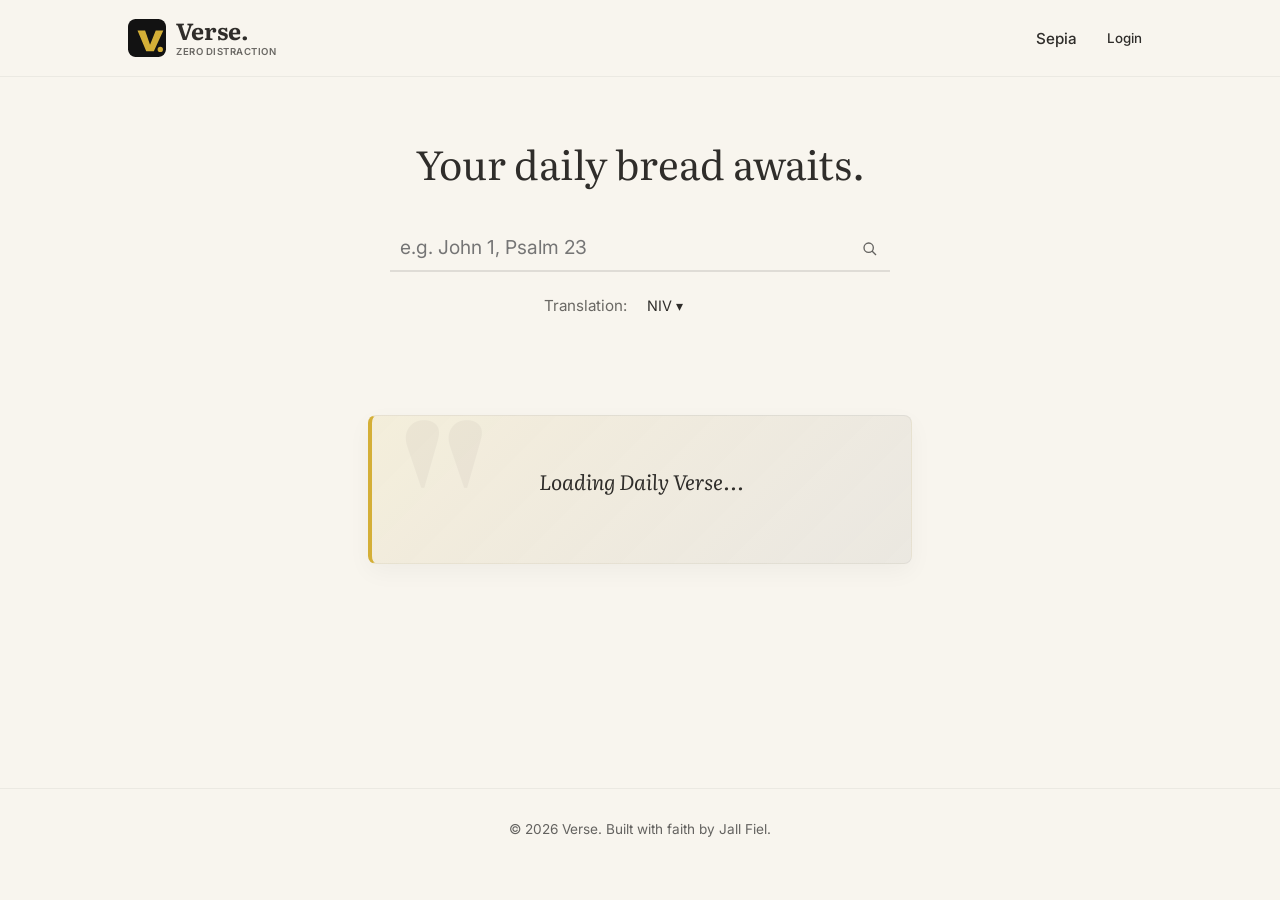
==== index.html @ a90fa51e "Verse. Bible App" ====
<!DOCTYPE html>
<html lang="en">

<head>
    <meta charset="UTF-8">
    <meta name="viewport" content="width=device-width, initial-scale=1.0">
    <title>Verse.</title>
    <link rel="stylesheet" href="style.css">
    <link rel="icon" type="image/svg+xml" href="favicon.svg">
</head>

<body>
    <nav class="navbar">
        <a href="index.html" class="logo" id="logo-link" style="align-items: center;">
            <img src="favicon.svg" alt="Verse." style="height: 38px; border-radius: 6px;">
            <div style="display: flex; flex-direction: column;">
                <span
                    style="font-family: var(--font-reader); font-size: 1.45rem; font-weight: 700; line-height: 1;">Verse.</span>
                <span
                    style="font-family: var(--font-ui); font-size: 0.6rem; opacity: 0.7; text-transform: uppercase; letter-spacing: 0.5px; margin-top: 3px;">Zero
                    distraction</span>
            </div>
        </a>
        <div class="auth-nav" id="auth-nav">
            <select id="theme-select" style="margin-right: 15px; padding: 5px;">
                <option value="sepia">Sepia</option>
                <option value="light">Light</option>
                <option value="dark">Dark</option>
            </select>
            <button id="auth-action-btn">Login</button>
        </div>
    </nav>

    <!-- ZEN HOMEPAGE VIEW -->
    <div id="home-view" class="zen-container">
        <div class="search-block">
            <h1 id="home-greeting">What will you read today?</h1>
            <form id="search-form" class="search-input-wrapper">
                <input type="text" id="search-input" placeholder="e.g. John 1, Psalm 23" required>
                <button type="submit">
                    <svg width="16" height="16" viewBox="0 0 24 24" fill="none" stroke="currentColor" stroke-width="2">
                        <path d="M21 21l-6-6m2-5a7 7 0 11-14 0 7 7 0 0114 0z" />
                    </svg>
                </button>
            </form>
            <div style="margin-top: 20px; display: flex; justify-content: center; align-items: center; gap: 10px;">
                <span style="font-family: var(--font-ui); font-size: 0.95rem; opacity: 0.7;">Translation:</span>
                <div class="custom-select" id="home-version-widget">
                    <div class="selected-val no-box" id="home-selected">NIV &#9662;</div>
                    <div class="dropdown-pane" id="home-dropdown">
                        <input type="text" placeholder="Search versions..." id="home-version-search">
                        <ul id="home-version-list"></ul>
                    </div>
                </div>
            </div>
        </div>

        <!-- VOTD -->
        <a id="votd-box" href="#" class="votd-section" style="display:block; text-decoration:none; color:inherit;">
            <div class="votd-text" id="votd-text">Loading Daily Verse...</div>
            <div class="votd-ref" id="votd-ref"></div>
        </a>

        <div class="library-section" id="library-section">
            <div id="library-loader" class="loader" style="display:none;">Loading...</div>
            <div class="testament-grid" id="testament-grid"></div>
        </div>
    </div>

    <!-- KINDLE READER VIEW -->
    <div id="reader-view" class="reader-container" style="display: none;">
        <div class="reader-header">
            <div id="reader-title">...</div>
            <div style="display:flex; align-items:center; gap:15px;">
                <div class="reader-controls">
                    <button id="font-dec" class="ctrl-btn" title="Decrease Font">A-</button>
                    <button id="font-inc" class="ctrl-btn" title="Increase Font">A+</button>
                    <button id="present-btn" class="ctrl-btn" title="Launch Presenter">
                        <svg width="18" height="18" viewBox="0 0 24 24" fill="none" stroke="currentColor"
                            stroke-width="2" stroke-linecap="round" stroke-linejoin="round" style="margin-bottom: 2px;">
                            <rect x="2" y="3" width="20" height="14" rx="2" ry="2"></rect>
                            <line x1="8" y1="21" x2="16" y2="21"></line>
                            <line x1="12" y1="17" x2="12" y2="21"></line>
                        </svg>
                    </button>
                    <div class="color-picker-wrapper">
                        <button id="color-picker-btn" class="ctrl-btn" title="Highlighter Color">
                            <svg width="18" height="18" viewBox="0 0 24 24" fill="none" stroke="currentColor"
                                stroke-width="2" stroke-linecap="round" stroke-linejoin="round"
                                style="margin-bottom: 2px;">
                                <path
                                    d="M20.7 7.3l-4-4a2.828 2.828 0 0 0-4 0l-5.7 5.7c-.5.5-.9 1.3-1.1 2.1l-1.4 6.3a1 1 0 0 0 1.2 1.2l6.3-1.4c.8-.2 1.6-.6 2.1-1.1l5.7-5.7a2.828 2.828 0 0 0 0-4Z">
                                </path>
                                <path d="m14 6 4 4"></path>
                            </svg>
                            <div id="color-indicator"
                                style="position:absolute; bottom:4px; left:8px; right:8px; height:3px; border-radius:3px; background: var(--hl-yellow);">
                            </div>
                        </button>
                        <div id="color-picker-dropdown" class="dropdown-pane color-pane">
                            <div class="color-grid">
                                <div class="color-swatch active" data-color="yellow"
                                    style="background: var(--hl-yellow);"></div>
                                <div class="color-swatch" data-color="pink" style="background: var(--hl-pink);"></div>
                                <div class="color-swatch" data-color="green" style="background: var(--hl-green);"></div>
                                <div class="color-swatch" data-color="blue" style="background: var(--hl-blue);"></div>
                                <div class="color-swatch" data-color="purple" style="background: var(--hl-purple);">
                                </div>
                                <div class="color-swatch" data-color="orange" style="background: var(--hl-orange);">
                                </div>
                                <div class="color-swatch" data-color="teal" style="background: var(--hl-teal);"></div>
                                <div class="color-swatch" data-color="red" style="background: var(--hl-red);"></div>
                                <div class="color-swatch" data-color="grey" style="background: var(--hl-grey);"></div>
                                <div class="color-swatch" data-color="coral" style="background: var(--hl-coral);"></div>
                            </div>
                        </div>
                    </div>
                </div>
                <div class="custom-select" id="reader-version-widget">
                    <div class="selected-val no-box" id="reader-selected">NIV &#9662;</div>
                    <div class="dropdown-pane" id="reader-dropdown">
                        <input type="text" placeholder="Search versions..." id="reader-version-search">
                        <ul id="reader-version-list"></ul>
                    </div>
                </div>
            </div>
        </div>
        <div id="reader-content"></div>
        <div class="reader-nav">
            <a href="#" id="prev-btn" class="nav-btn">&larr; Previous</a>
            <a href="#" id="next-btn" class="nav-btn">Next &rarr;</a>
        </div>
    </div>

    <!-- AUTH MODAL -->
    <div id="auth-modal" class="modal">
        <div class="modal-content">
            <h2 id="modal-title">Login to Verse.</h2>
            <form id="auth-form">
                <input type="text" id="username" placeholder="Username" required>
                <input type="password" id="password" placeholder="Password" required>
                <button type="submit" id="auth-submit">Login</button>
            </form>
            <div class="switch-auth" id="switch-auth">Need an account? Register</div>
            <div id="auth-error" style="color: red; margin-top: 10px; font-size: 0.9rem; text-align: center;"></div>
        </div>
    </div>

    <!-- LIBRARY MODAL -->
    <div id="library-modal" class="modal">
        <div class="modal-content" style="max-width: 600px; width: 95%;">
            <div style="display: flex; align-items: center; justify-content: space-between; margin-bottom: 1.5rem;">
                <button id="lib-back-btn" class="ctrl-btn"
                    style="display:none; margin: 0; font-size: 1.5rem; padding: 0 10px; width: 44px;">&larr;</button>
                <h2 id="library-modal-title"
                    style="margin: 0; font-family: var(--font-reader); flex-grow: 1; text-align: center;">...</h2>
                <div id="lib-modal-spacer" style="width: 44px; display: none;"></div>
            </div>

            <div id="modal-books-grid" class="books-grid"
                style="display: none; max-height: 60vh; overflow-y: auto; padding-right: 5px;"></div>
            <div id="modal-chapters-grid" class="chapters-grid" style="display: none;"></div>
        </div>
    </div>

    <!-- PRESENTER SETTINGS MODAL -->
    <div id="presenter-modal" class="modal">
        <div class="modal-content"
            style="max-width: 600px; width: 95%; transition: all 0.3s cubic-bezier(0.25, 0.8, 0.25, 1);">
            <div class="presenter-header-row"
                style="display: flex; justify-content: space-between; align-items: center; margin-bottom: 20px;">
                <div>
                    <h2 style="margin: 0; font-family: var(--font-reader); font-size: 1.5rem;">Projector Settings</h2>
                    <span class="min-hint"
                        style="display:none; font-size:0.7rem; color:var(--accent); font-family:var(--font-ui); text-transform:uppercase; letter-spacing:1px;">Click
                        to Expand</span>
                </div>
                <div style="display:flex; gap:5px;">
                    <button id="min-presenter" class="ctrl-btn" style="color: var(--text-color); padding: 5px 10px;"
                        title="Minimize to Corner">&#x2199;</button>
                    <button id="close-presenter" class="ctrl-btn" style="color: var(--accent); padding: 5px 10px;"
                        title="Close Output">&#10005;</button>
                </div>
            </div>

            <div class="hide-when-min" style="margin-bottom: 20px;">
                <label
                    style="font-family: var(--font-ui); font-size: 0.9rem; opacity: 0.8; display: block; margin-bottom: 10px;">Projector
                    Text Size: <span id="p-size-val">4.5</span>rem</label>
                <input type="range" id="p-font-slider" min="2" max="15" step="0.1" value="4.5" style="width: 100%;">
            </div>

            <div class="hide-when-min" style="margin-bottom: 20px;">
                <label
                    style="font-family: var(--font-ui); font-size: 0.9rem; opacity: 0.8; display: block; margin-bottom: 10px;">Target
                    Presenter Display <span style="font-size: 0.75rem; opacity: 0.6;">(Permissions
                        Required)</span></label>
                <div style="display: flex; gap: 10px;">
                    <select id="p-display-select"
                        style="flex: 1; padding: 10px; background: var(--bg-color); color: var(--text-color); border: 1px solid var(--border-color); border-radius: 8px; font-family: var(--font-ui); cursor: pointer; outline: none;">
                        <option value="auto">Default (Standard Popup)</option>
                    </select>
                    <button id="p-detect-displays" class="ctrl-btn"
                        style="padding: 10px; border: 1px solid var(--border-color); background: var(--bg-color); color: var(--text-color); border-radius: 8px; cursor: pointer;"
                        title="Detect Monitors">
                        <svg width="20" height="20" viewBox="0 0 24 24" fill="none" stroke="currentColor"
                            stroke-width="2" stroke-linecap="round" stroke-linejoin="round">
                            <rect x="2" y="3" width="20" height="14" rx="2" ry="2"></rect>
                            <line x1="8" y1="21" x2="16" y2="21"></line>
                            <line x1="12" y1="17" x2="12" y2="21"></line>
                        </svg>
                    </button>
                </div>
            </div>

            <div class="hide-when-min" style="margin-bottom: 20px;">
                <label
                    style="font-family: var(--font-ui); font-size: 0.9rem; opacity: 0.8; display: block; margin-bottom: 10px;">Remote
                    Window Scroll <span style="font-size: 0.75rem; opacity: 0.6;">(Fine-Tune Hardware)</span></label>
                <input type="range" id="p-scroll-slider" min="0" max="100" step="0.1" value="0" style="width: 100%;">
            </div>

            <div class="hide-when-min" style="margin-bottom: 20px;">
                <label
                    style="font-family: var(--font-ui); font-size: 0.9rem; opacity: 0.8; display: block; margin-bottom: 10px;">Live
                    Viewport Control <span style="font-size: 0.75rem; opacity: 0.6;">(Scroll inside to sync
                        projector)</span></label>
                <div
                    style="border: 1px solid var(--border-color); border-radius: 8px; overflow: hidden; height: 260px; position: relative;">
                    <iframe id="p-preview-frame" src="present.html?preview=true"
                        style="width: 100%; height: 100%; border: none;"></iframe>
                </div>
            </div>

            <button id="launch-projector-btn" class="hide-when-min"
                style="width: 100%; padding: 12px; background: var(--accent); color: #fff; border: none; border-radius: 8px; font-weight: bold; cursor: pointer; font-size: 1.1rem;">
                Launch Projector Window
            </button>
        </div>
    </div>

    <footer class="app-footer">
        &copy; 2026 Verse. Built with faith by Jall Fiel.
    </footer>

    <script src="app.js"></script>
</body>

</html>
---- style.css ----
@import url('https://fonts.googleapis.com/css2?family=Literata:ital,opsz,wght@0,7..72,200..900;1,7..72,200..900&family=Inter:wght@300;400;500;600&display=swap');

:root {
    --bg-color: #F8F5EE; 
    --text-color: #2F2D2A;
    --accent: #D4AF37; 
    --font-ui: 'Inter', sans-serif;
    --font-reader: 'Literata', serif;
    --line-height: 1.7;
    --text-size: clamp(0.95rem, 1.5vw + 0.95rem, 1.25rem);
    
    /* Theme generic variables */
    --border-color: rgba(0,0,0,0.05);
    --input-bg: rgba(255,255,255,0.5);
    --input-border: rgba(0,0,0,0.1);
    --votd-bg: linear-gradient(135deg, rgba(212,175,55,0.1), rgba(0,0,0,0.05));
    --muted-text: rgba(0,0,0,0.6);
    --card-bg: rgba(255,255,255,0.4);
    --card-border: rgba(0,0,0,0.05);
    --modal-border: transparent;
    
    /* HIGHLIGHT PALETTES */
    --hl-yellow: rgba(255, 224, 102, 0.4);
    --hl-pink:   rgba(255, 179, 186, 0.4);
    --hl-green:  rgba(181, 234, 215, 0.4);
    --hl-blue:   rgba(162, 200, 243, 0.4);
    --hl-purple: rgba(213, 170, 255, 0.4);
    --hl-orange: rgba(255, 223, 186, 0.4);
    --hl-teal:   rgba(160, 232, 175, 0.4);
    --hl-red:    rgba(255, 154, 162, 0.4);
    --hl-grey:   rgba(150, 150, 150, 0.3);
    --hl-coral:  rgba(255, 204, 182, 0.4);
}

:root.theme-light {
    --bg-color: #FFFFFF;
    --text-color: #111111;
    --accent: #C5A031;
}

:root.theme-dark {
    --bg-color: #121212;
    --text-color: #E0E0E0;
    --accent: #D4AF37;
    --border-color: rgba(255,255,255,0.05);
    --input-bg: rgba(255,255,255,0.05);
    --input-border: rgba(255,255,255,0.1);
    --votd-bg: linear-gradient(135deg, rgba(212,175,55,0.15), rgba(255,255,255,0.02));
    --muted-text: rgba(255,255,255,0.6);
    --card-bg: rgba(255,255,255,0.03);
    --card-border: rgba(255,255,255,0.05);
    --modal-border: rgba(255,255,255,0.1);

    /* HIGHLIGHT PALETTES (DARK MODE DAMPENING) */
    --hl-yellow: rgba(255, 224, 102, 0.25);
    --hl-pink:   rgba(255, 179, 186, 0.25);
    --hl-green:  rgba(181, 234, 215, 0.25);
    --hl-blue:   rgba(162, 200, 243, 0.25);
    --hl-purple: rgba(213, 170, 255, 0.25);
    --hl-orange: rgba(255, 223, 186, 0.25);
    --hl-teal:   rgba(160, 232, 175, 0.25);
    --hl-red:    rgba(255, 154, 162, 0.25);
    --hl-grey:   rgba(150, 150, 150, 0.2);
    --hl-coral:  rgba(255, 204, 182, 0.25);
}

:root.theme-sepia {
    --bg-color: #F8F5EE; 
    --text-color: #2F2D2A;
}

* {
    box-sizing: border-box;
    margin: 0;
    padding: 0;
}

body {
    background-color: var(--bg-color);
    color: var(--text-color);
    font-family: var(--font-ui);
    -webkit-font-smoothing: antialiased;
    transition: background-color 0.3s, color 0.3s;
}

/* Touch targets */
button, input, select, a.nav-btn {
    min-height: 44px;
    font-family: var(--font-ui);
    color: var(--text-color);
}

/* ---- NAVBAR ---- */
.navbar {
    display: flex;
    justify-content: space-between;
    align-items: center;
    padding: 1rem 10%;
    border-bottom: 1px solid var(--border-color);
}

.logo {
    display: flex;
    align-items: center;
    gap: 10px;
    font-weight: 600;
    font-size: 1.2rem;
    color: var(--text-color);
    text-decoration: none;
}
.logo img {
    height: 32px;
}

.auth-nav {
    display: flex;
    align-items: center;
}
.auth-nav select option {
    background: var(--bg-color);
    color: var(--text-color);
}
.auth-nav button {
    background: transparent;
    border: none;
    color: var(--text-color);
    cursor: pointer;
    font-weight: 500;
    padding: 0 10px;
}

/* ---- HOMEPAGE ---- */
.zen-container {
    max-width: 800px;
    margin: 0 auto;
    padding: 2.5rem 10% 2rem;
    text-align: center;
}
.search-block {
    text-align: center;
    padding: 1rem 0 2rem;
    margin-bottom: 4rem;
}
.search-block h1 {
    font-family: var(--font-reader);
    font-weight: 400;
    font-size: 2.5rem;
    margin-bottom: 2rem;
    color: var(--text-color);
}
.search-input-wrapper {
    position: relative;
    max-width: 500px;
    margin: 0 auto;
}
.search-input-wrapper input {
    width: 100%;
    padding: 0 50px 0 10px;
    border-radius: 0;
    border: none;
    border-bottom: 2px solid var(--input-border);
    font-size: 1.2rem;
    height: 48px;
    background: transparent;
    transition: all 0.3s;
    color: var(--text-color);
}
.search-input-wrapper input:focus {
    outline: none;
    border-color: var(--accent);
}

.search-input-wrapper select {
    position: absolute;
    right: 50px;
    top: 0;
    height: 100%;
    border: none;
    background: transparent;
    padding: 0 10px;
    color: var(--text-color);
    appearance: none;
    cursor: pointer;
}
.search-input-wrapper select option {
    background: var(--bg-color);
    color: var(--text-color);
}
.search-input-wrapper button {
    position: absolute;
    right: 0;
    top: 4px;
    height: 40px;
    width: 40px;
    border-radius: 4px;
    border: none;
    background: transparent;
    color: var(--muted-text);
    cursor: pointer;
    transition: color 0.2s;
}
.search-input-wrapper button:hover {
    color: var(--accent);
}

.votd-section { /* Renamed from .votd */
    background: var(--votd-bg);
    border: 1px solid var(--border-color);
    border-left: 4px solid var(--accent);
    padding: 3rem 2.5rem;
    border-radius: 8px; /* Squared off */
    margin-bottom: 4rem;
    position: relative;
    overflow: hidden;
    transition: transform 0.3s ease, box-shadow 0.3s ease, border-color 0.3s;
    box-shadow: 0 8px 24px rgba(0,0,0,0.04);
}
.votd-section:hover {
    transform: translateY(-3px);
    box-shadow: 0 12px 32px rgba(0,0,0,0.08);
    border-color: var(--accent);
}
.votd-section::before {
    content: '"';
    position: absolute;
    top: -30px;
    left: 20px;
    font-family: var(--font-reader);
    font-size: 15rem;
    font-weight: bold;
    color: var(--text-color);
    opacity: 0.04;
    line-height: 1;
    z-index: 0;
    pointer-events: none;
}
.votd-text {
    position: relative;
    z-index: 1;
    font-family: var(--font-reader);
    font-size: 1.3rem;
    font-style: italic;
    margin-bottom: 1rem;
    line-height: var(--line-height);
}
.votd-ref {
    position: relative;
    z-index: 1;
    font-weight: 500;
    color: var(--accent);
    letter-spacing: 1px;
    text-transform: uppercase;
    font-size: 0.9rem;
}

.library-section {
    text-align: left;
    margin-bottom: 4rem;
}
.library-section h3 {
    font-weight: 500;
    margin-bottom: 1.5rem;
    color: var(--muted-text);
}
.testament-grid {
    display: grid;
    grid-template-columns: repeat(auto-fit, minmax(150px, 1fr));
    gap: 15px;
}
.testament-btn {
    background: transparent;
    border: none;
    padding: 10px 0;
    text-align: center;
    cursor: pointer;
    font-family: var(--font-reader);
    font-size: 1.2rem;
    color: var(--text-color);
    transition: transform 0.2s, color 0.2s;
}
.testament-btn:hover {
    transform: translateY(-2px);
    color: var(--accent);
}
.books-grid {
    display: grid;
    grid-template-columns: repeat(auto-fill, minmax(140px, 1fr));
    gap: 10px;
}
.book-btn {
    background: var(--card-bg);
    border: 1px solid var(--card-border);
    padding: 12px;
    border-radius: 8px;
    text-align: center;
    cursor: pointer;
    font-family: var(--font-ui);
    color: var(--text-color);
    font-weight: 500;
    transition: transform 0.2s, background 0.2s;
}
.book-btn:hover {
    background: var(--accent);
    color: #fff;
    border-color: var(--accent);
    transform: translateY(-2px);
}
.chapters-grid {
    display: grid;
    grid-template-columns: repeat(auto-fill, minmax(45px, 1fr));
    gap: 8px;
    max-height: 50vh;
    overflow-y: auto;
    padding-right: 5px;
}
.chapter-btn {
    text-decoration: none;
    color: var(--text-color);
    padding: 10px 0;
    text-align: center;
    border-radius: 4px;
    background: var(--input-bg);
    font-weight: 500;
    border: 1px solid var(--input-border);
    transition: all 0.2s;
}
.chapter-btn:hover {
    background: var(--accent);
    color: #fff;
    border-color: var(--accent);
}

/* ---- VOTD & LIBRARY ---- */
.votd-section, .library-section {
    margin-top: 3rem;
}
.votd-section h3, .library-section h3 {
    font-weight: 500;
    margin-bottom: 1.5rem;
    color: var(--muted-text);
}

/* ---- KINDLE READER VIEW ---- */
.reader-container {
    max-width: 900px;
    margin: 0 auto;
    padding: 2rem 10% 5rem;
    font-family: var(--font-reader);
    font-size: var(--text-size);
    line-height: var(--line-height);
    text-align: justify;
    hyphens: auto;
    -webkit-hyphens: auto;
    -ms-hyphens: auto;
}
.reader-header {
    display: flex;
    justify-content: space-between;
    align-items: center;
    margin-bottom: 2rem;
    font-family: var(--font-ui);
    font-size: 0.9rem;
    color: var(--muted-text);
}
.reader-header select {
    border: 1px solid var(--input-border);
    border-radius: 4px;
    padding: 5px 10px;
    background: transparent;
    color: var(--text-color);
}
.reader-header select option {
    background: var(--bg-color);
    color: var(--text-color);
}

/* BibleGateway Overrides */
.passage-text {
    min-height: 50vh;
}
.chapternum {
    font-size: 2em;
    font-weight: bold;
    float: left;
    line-height: 1;
    margin-right: 8px;
    margin-top: 4px;
    color: var(--accent);
}
.versenum {
    font-size: 0.6em;
    vertical-align: super;
    font-family: var(--font-ui);
    font-weight: 600;
    margin-right: 4px;
    color: var(--accent);
    opacity: 0.8;
}
.text {
    cursor: pointer;
    transition: background 0.2s;
    border-radius: 2px;
}
.text:hover {
    background: rgba(212, 175, 55, 0.1);
}
.text.hl-yellow { background: var(--hl-yellow); }
.text.hl-pink   { background: var(--hl-pink); }
.text.hl-green  { background: var(--hl-green); }
.text.hl-blue   { background: var(--hl-blue); }
.text.hl-purple { background: var(--hl-purple); }
.text.hl-orange { background: var(--hl-orange); }
.text.hl-teal   { background: var(--hl-teal); }
.text.hl-red    { background: var(--hl-red); }
.text.hl-grey   { background: var(--hl-grey); }
.text.hl-coral  { background: var(--hl-coral); }
/* Re-styled links inside passage text */
.passage-text a {
    color: var(--accent);
    text-decoration: none;
    border-bottom: 1px dashed var(--accent);
}

.passage-text h3 {
    font-family: var(--font-ui);
    font-weight: 500;
    font-size: 1.2rem;
    text-transform: uppercase;
    letter-spacing: 1px;
    margin: 2rem 0 1rem;
    text-align: center;
}
.passage-text p {
    margin-bottom: 1.2rem;
}

/* Reader Navigation */
.reader-nav {
    display: flex;
    justify-content: space-between;
    margin-top: 4rem;
    padding-top: 2rem;
    border-top: 1px solid var(--input-border);
}
.nav-btn {
    display: inline-flex;
    align-items: center;
    text-decoration: none;
    color: var(--text-color);
    font-family: var(--font-ui);
    padding: 10px 15px;
    border: none;
    background: transparent;
    transition: all 0.2s;
    font-weight: 500;
}
.nav-btn.disabled {
    pointer-events: none;
    opacity: 0.3;
}
.nav-btn:hover {
    color: var(--accent);
}

/* Loader */
.loader {
    text-align: center;
    padding: 3rem;
    font-family: var(--font-ui);
    opacity: 0.6;
}

/* Modal */
.modal {
    display: none;
    position: fixed;
    top: 0; left: 0; width: 100%; height: 100%;
    background: rgba(0,0,0,0.5);
    backdrop-filter: blur(5px);
    justify-content: center;
    align-items: center;
    z-index: 1000;
}
.modal.visible {
    display: flex;
}
.modal.minimized {
    background: transparent;
    pointer-events: none;
    backdrop-filter: none;
}
.modal.minimized .modal-content {
    position: fixed;
    bottom: 20px;
    right: 20px;
    width: max-content !important;
    max-width: 95vw;
    transform: none;
    top: auto;
    left: auto;
    pointer-events: auto;
    margin: 0;
    border: 1px solid var(--accent);
    padding: 10px 15px;
    box-shadow: 0 10px 30px rgba(0,0,0,0.8);
}
.modal.minimized .hide-when-min {
    display: none !important;
}
.modal.minimized .presenter-header-row h2 {
    font-size: 1.1rem !important;
}
.modal.minimized .min-hint {
    display: block !important;
}
.modal.minimized #min-presenter {
    display: none !important;
}
.modal.minimized .presenter-header-row {
    cursor: pointer;
}
.modal-content {
    background: var(--bg-color);
    padding: 2rem;
    border-radius: 16px;
    width: 90%;
    max-width: 400px;
    box-shadow: 0 10px 30px rgba(0,0,0,0.2);
    border: 1px solid var(--modal-border);
}
.modal-content h2 {
    margin-bottom: 1.5rem;
    font-family: var(--font-reader);
}
.modal-content input {
    width: 100%;
    margin-bottom: 1rem;
    padding: 0 15px;
    border-radius: 8px;
    border: 1px solid var(--input-border);
    background: transparent;
    color: var(--text-color);
}
.modal-content form button {
    width: 100%;
    background: var(--accent);
    color: #fff;
    border: none;
    border-radius: 8px;
    cursor: pointer;
    font-weight: 600;
}
.modal-content .switch-auth {
    text-align: center;
    margin-top: 1rem;
    font-size: 0.9rem;
    cursor: pointer;
    color: var(--accent);
}

/* Custom Dropdown */
.custom-select {
    position: relative;
    display: inline-block;
    min-width: 120px;
    font-family: var(--font-ui);
    text-align: left;
}
.selected-val {
    padding: 10px 15px;
    border: 1px solid var(--input-border);
    border-radius: 22px;
    background: var(--input-bg);
    cursor: pointer;
    font-size: 0.9rem;
    display: flex;
    justify-content: space-between;
    align-items: center;
}
.selected-val.no-box {
    border: none;
    background: transparent;
    padding: 5px 10px;
}
.selected-val.no-box:hover {
    color: var(--accent);
}
.dropdown-pane {
    position: absolute;
    top: 100%;
    right: 0;
    min-width: 250px;
    margin-top: 5px;
    background: var(--bg-color);
    border: 1px solid var(--input-border);
    border-radius: 8px;
    box-shadow: 0 5px 15px rgba(0,0,0,0.3);
    display: none;
    z-index: 100;
    max-height: 300px;
    overflow-y: auto;
}
.dropdown-pane.open { display: block; }
.dropdown-pane input {
    width: 100%;
    padding: 10px;
    border: none;
    border-bottom: 1px solid var(--input-border);
    background: transparent;
    color: var(--text-color);
    outline: none;
}
.dropdown-pane ul {
    list-style: none;
    padding: 0;
    margin: 0;
}
.dropdown-pane li {
    padding: 10px;
    cursor: pointer;
    font-size: 0.85rem;
    color: var(--text-color);
    border-bottom: 1px solid rgba(0,0,0,0.02);
}
.dropdown-pane li:hover {
    background: rgba(212,175,55,0.2);
}

/* Home Widget Seamless */
#home-version-widget {
    min-width: 100px;
}

/* Theme Select Override */
#theme-select {
    border: none !important;
    background: transparent !important;
    color: var(--text-color) !important;
    font-weight: 500;
    font-size: 0.95rem;
    cursor: pointer;
    outline: none;
    appearance: none;
    -webkit-appearance: none;
}

/* Header UI Elements */
.reader-controls {
    display: flex;
    align-items: center;
    gap: 8px;
}
.ctrl-btn {
    padding: 6px 10px;
    border-radius: 4px;
    border: none;
    background: transparent;
    color: var(--text-color);
    display: flex;
    align-items: center;
    justify-content: center;
    cursor: pointer;
    transition: all 0.2s;
    font-weight: 500;
}
.ctrl-btn:hover {
    color: var(--accent);
    background: var(--input-bg);
}
.color-picker-wrapper {
    position: relative;
    display: inline-block;
}
.color-preview {
    box-shadow: inset 0 0 0 2px rgba(0,0,0,0.05);
}
.color-pane {
    width: 170px;
    padding: 10px;
    right: 0;
}
.color-grid {
    display: grid;
    grid-template-columns: repeat(5, 1fr);
    gap: 8px;
}
.color-swatch {
    width: 22px;
    height: 22px;
    border-radius: 50%;
    cursor: pointer;
    border: 2px solid transparent;
    transition: transform 0.2s;
}
.color-swatch:hover {
    transform: scale(1.1);
}
.color-swatch.active {
    border-color: var(--text-color);
}

.votd-clickable {
    cursor: pointer;
    transition: transform 0.2s;
    text-decoration: none;
    display: block;
    color: inherit;
}
.votd-clickable:hover {
    transform: scale(1.02);
}

/* Footer */
.app-footer {
    text-align: center;
    padding: 2rem 10%;
    font-family: var(--font-ui);
    font-size: 0.85rem;
    color: var(--muted-text);
    border-top: 1px solid var(--border-color);
    margin-top: 4rem;
}

/* Mobile Margins Fix */
@media (max-width: 600px) {
    .reader-container {
        padding: 2rem 5% 5rem;
    }
    #present-btn {
        display: none !important;
    }
}
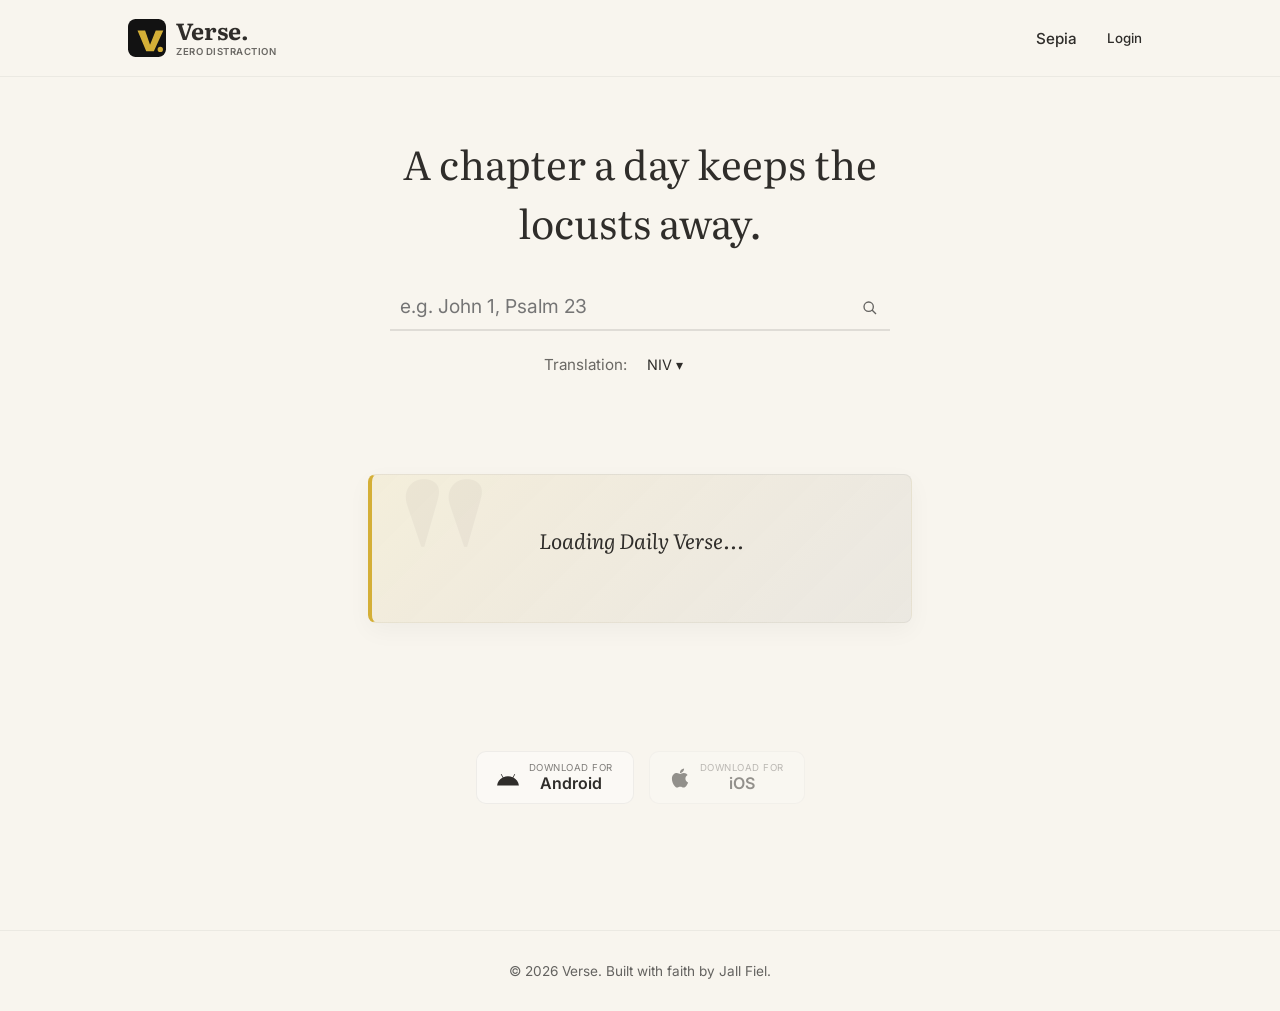
==== commit bcf3f576: "Fixes" ====
--- a/index.html
+++ b/index.html
@@ -64,6 +64,24 @@
         <div class="library-section" id="library-section">
             <div id="library-loader" class="loader" style="display:none;">Loading...</div>
             <div class="testament-grid" id="testament-grid"></div>
+        </div>
+
+        <!-- APP DOWNLOAD BUTTONS (Desktop Only) -->
+        <div class="app-download-row" id="app-downloads">
+            <a href="/android/apk/verse.apk" class="download-badge" title="Download for Android">
+                <svg width="22" height="22" viewBox="0 0 24 24" fill="currentColor"><path d="M17.523 15.341a.835.835 0 0 0-.843.827c0 .459.378.828.843.828.466 0 .844-.37.844-.828a.834.834 0 0 0-.844-.827m-11.046 0a.835.835 0 0 0-.843.827c0 .459.377.828.843.828.466 0 .844-.37.844-.828a.835.835 0 0 0-.844-.827m11.313-3.787l1.942-3.302a.404.404 0 0 0-.153-.553.42.42 0 0 0-.563.149l-1.967 3.341A12.19 12.19 0 0 0 12 10.12c-1.79 0-3.48.38-5.049 1.069L4.984 7.848a.42.42 0 0 0-.563-.149.404.404 0 0 0-.153.553l1.942 3.302C2.83 13.444.532 16.545.098 20.243h23.804c-.434-3.698-2.732-6.799-6.112-8.689"/></svg>
+                <div>
+                    <span class="dl-small">Download for</span>
+                    <span class="dl-big">Android</span>
+                </div>
+            </a>
+            <a href="/ios/" class="download-badge ios-badge" title="Download for iOS" onclick="event.preventDefault(); alert('iOS app is not built yet. Coming soon!');">
+                <svg width="20" height="22" viewBox="0 0 384 512" fill="currentColor"><path d="M318.7 268.7c-.2-36.7 16.4-64.4 50-84.8-18.8-26.9-47.2-41.7-84.7-44.6-35.5-2.8-74.3 20.7-88.5 20.7-15 0-49.4-19.7-76.4-19.7C63.3 141.2 4 184.8 4 273.5c0 26.2 4.8 53.3 14.4 81.2 12.8 36.7 59 126.7 107.2 125.2 25.2-.6 43-17.9 75.8-17.9 31.8 0 48.3 17.9 76.4 17.9 48.6-.7 90.4-82.5 102.6-119.3-65.2-30.7-61.7-90-61.7-91.9zm-56.6-164.2c27.3-32.4 24.8-61.9 24-72.5-24.1 1.4-52 16.4-67.9 34.9-17.5 19.8-27.8 44.3-25.6 71.9 26.1 2 49.9-11.4 69.5-34.3z"/></svg>
+                <div>
+                    <span class="dl-small">Download for</span>
+                    <span class="dl-big">iOS</span>
+                </div>
+            </a>
         </div>
     </div>
 
--- a/style.css
+++ b/style.css
@@ -722,6 +722,50 @@
 }
 
 /* Mobile Margins Fix */
+/* App Download Badges */
+.app-download-row {
+    display: flex;
+    justify-content: center;
+    gap: 15px;
+    margin: 30px auto;
+    max-width: 400px;
+}
+.download-badge {
+    display: flex;
+    align-items: center;
+    gap: 10px;
+    padding: 10px 20px;
+    border: 1px solid var(--border-color);
+    border-radius: 10px;
+    background: var(--card-bg);
+    color: var(--text-color);
+    text-decoration: none;
+    transition: all 0.2s;
+    cursor: pointer;
+}
+.download-badge:hover {
+    border-color: var(--accent);
+    box-shadow: 0 4px 15px rgba(212, 175, 55, 0.15);
+    transform: translateY(-1px);
+}
+.download-badge .dl-small {
+    display: block;
+    font-family: var(--font-ui);
+    font-size: 0.6rem;
+    opacity: 0.6;
+    text-transform: uppercase;
+    letter-spacing: 0.5px;
+}
+.download-badge .dl-big {
+    display: block;
+    font-family: var(--font-ui);
+    font-size: 1rem;
+    font-weight: 600;
+}
+.ios-badge {
+    opacity: 0.5;
+}
+
 @media (max-width: 600px) {
     .reader-container {
         padding: 2rem 5% 5rem;
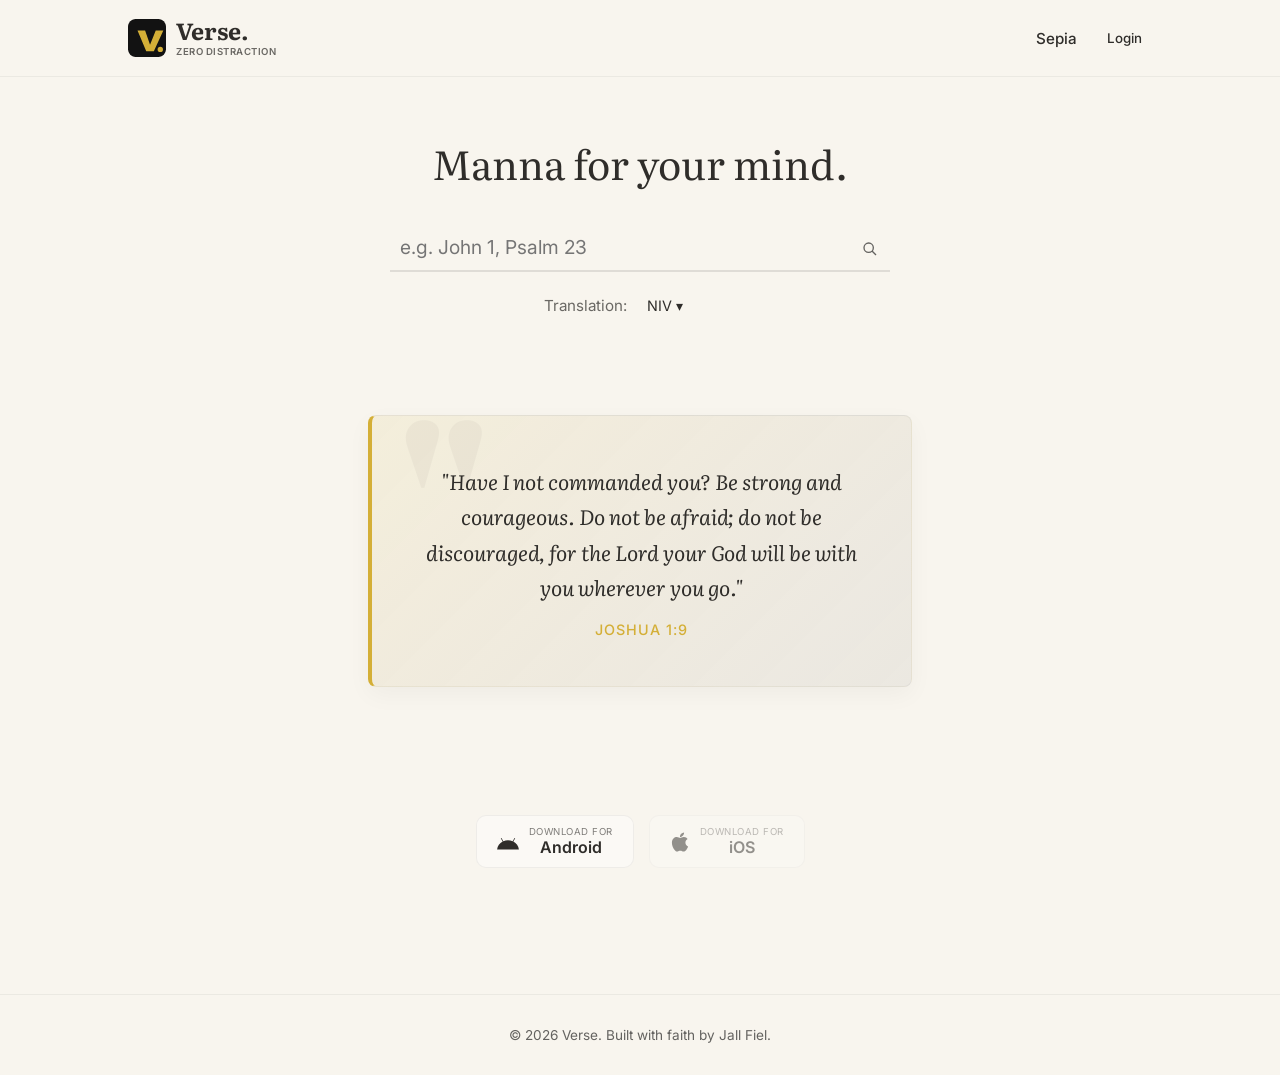
==== commit 2abe0181: "Tentative" ====
--- a/index.html
+++ b/index.html
@@ -89,7 +89,7 @@
     <div id="reader-view" class="reader-container" style="display: none;">
         <div class="reader-header">
             <div id="reader-title">...</div>
-            <div style="display:flex; align-items:center; gap:15px;">
+            <div class="reader-header-right">
                 <div class="reader-controls">
                     <button id="font-dec" class="ctrl-btn" title="Decrease Font">A-</button>
                     <button id="font-inc" class="ctrl-btn" title="Increase Font">A+</button>
--- a/style.css
+++ b/style.css
@@ -355,12 +355,17 @@
 }
 .reader-header {
     display: flex;
-    justify-content: space-between;
     align-items: center;
     margin-bottom: 2rem;
     font-family: var(--font-ui);
     font-size: 0.9rem;
     color: var(--muted-text);
+}
+.reader-header-right {
+    margin-left: auto;
+    display: flex;
+    align-items: center;
+    gap: 15px;
 }
 .reader-header select {
     border: 1px solid var(--input-border);
@@ -676,8 +681,12 @@
 }
 .color-pane {
     width: 170px;
+    min-width: 170px;
     padding: 10px;
-    right: 0;
+    right: auto;
+    left: 50%;
+    transform: translateX(-50%);
+    margin-top: 8px;
 }
 .color-grid {
     display: grid;
@@ -770,6 +779,42 @@
     .reader-container {
         padding: 2rem 5% 5rem;
     }
+    .reader-header {
+        display: flex !important;
+        justify-content: space-between !important;
+        align-items: center !important;
+        width: 100% !important;
+        margin: 0 0 1.5rem 0 !important;
+        padding: 0 !important;
+        box-sizing: border-box;
+    }
+    #reader-title {
+        white-space: nowrap;
+        overflow: hidden;
+        text-overflow: ellipsis;
+        flex: 1;
+        min-width: 0;
+        text-align: left;
+    }
+    .reader-header-right {
+        display: flex !important;
+        align-items: center !important;
+        gap: 6px !important;
+        margin-left: 10px !important;
+        flex-shrink: 0;
+        justify-content: flex-end;
+    }
+    .reader-header .reader-controls {
+        gap: 4px;
+    }
+    .reader-header .ctrl-btn {
+        padding: 4px 6px;
+        font-size: 0.8rem;
+    }
+    .reader-header .selected-val.no-box {
+        padding: 4px 5px;
+        font-size: 0.8rem;
+    }
     #present-btn {
         display: none !important;
     }
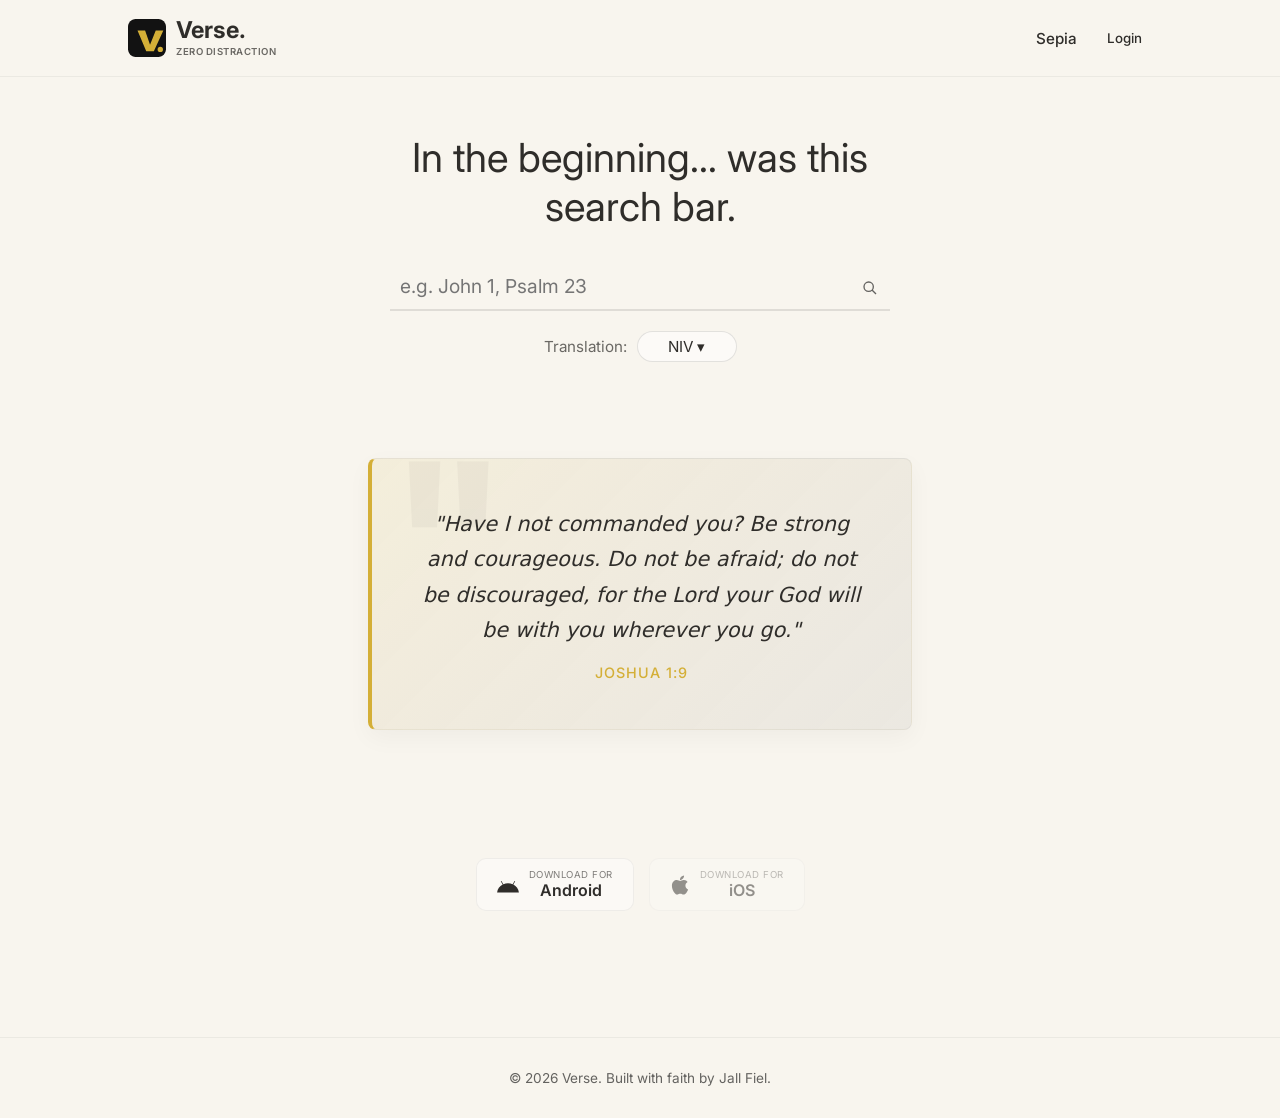
==== commit eabe0b38: "Layout and styling improvements" ====
--- a/index.html
+++ b/index.html
@@ -22,6 +22,10 @@
             </div>
         </a>
         <div class="auth-nav" id="auth-nav">
+            <!-- VERSION SELECTOR (MODAL TRIGGER) -->
+            <div id="reader-version-widget" class="hidden" style="cursor: pointer; padding: 5px 10px; font-family: var(--font-ui); font-size: 0.95rem;">
+                <span id="reader-selected">NIV &#9662;</span>
+            </div>
             <select id="theme-select" style="margin-right: 15px; padding: 5px;">
                 <option value="sepia">Sepia</option>
                 <option value="light">Light</option>
@@ -45,12 +49,8 @@
             </form>
             <div style="margin-top: 20px; display: flex; justify-content: center; align-items: center; gap: 10px;">
                 <span style="font-family: var(--font-ui); font-size: 0.95rem; opacity: 0.7;">Translation:</span>
-                <div class="custom-select" id="home-version-widget">
-                    <div class="selected-val no-box" id="home-selected">NIV &#9662;</div>
-                    <div class="dropdown-pane" id="home-dropdown">
-                        <input type="text" placeholder="Search versions..." id="home-version-search">
-                        <ul id="home-version-list"></ul>
-                    </div>
+                <div id="home-version-widget" style="cursor: pointer; padding: 5px 15px; border: 1px solid var(--input-border); border-radius: 22px; background: var(--input-bg); font-family: var(--font-ui); font-size: 0.95rem;">
+                    <span id="home-selected">NIV &#9662;</span>
                 </div>
             </div>
         </div>
@@ -87,15 +87,17 @@
 
     <!-- KINDLE READER VIEW -->
     <div id="reader-view" class="reader-container" style="display: none;">
-        <div class="reader-header">
-            <div id="reader-title">...</div>
+        <div class="reader-header" style="margin-bottom: 1rem;">
+            <a href="#" class="ctrl-btn reader-back-btn" title="Back to Home"
+                style="margin-right: 12px; font-size: 1.4rem; padding: 0 5px; text-decoration: none; display: inline-flex; align-items: center; justify-content: center;">&larr;</a>
             <div class="reader-header-right">
                 <div class="reader-controls">
                     <button id="font-dec" class="ctrl-btn" title="Decrease Font">A-</button>
                     <button id="font-inc" class="ctrl-btn" title="Increase Font">A+</button>
                     <button id="present-btn" class="ctrl-btn" title="Launch Presenter">
                         <svg width="18" height="18" viewBox="0 0 24 24" fill="none" stroke="currentColor"
-                            stroke-width="2" stroke-linecap="round" stroke-linejoin="round" style="margin-bottom: 2px;">
+                            stroke-width="2" stroke-linecap="round" stroke-linejoin="round"
+                            style="margin-bottom: 2px;">
                             <rect x="2" y="3" width="20" height="14" rx="2" ry="2"></rect>
                             <line x1="8" y1="21" x2="16" y2="21"></line>
                             <line x1="12" y1="17" x2="12" y2="21"></line>
@@ -134,14 +136,8 @@
                         </div>
                     </div>
                 </div>
-                <div class="custom-select" id="reader-version-widget">
-                    <div class="selected-val no-box" id="reader-selected">NIV &#9662;</div>
-                    <div class="dropdown-pane" id="reader-dropdown">
-                        <input type="text" placeholder="Search versions..." id="reader-version-search">
-                        <ul id="reader-version-list"></ul>
-                    </div>
-                </div>
-            </div>
+            </div>
+            <div id="reader-title">...</div>
         </div>
         <div id="reader-content"></div>
         <div class="reader-nav">
@@ -153,7 +149,10 @@
     <!-- AUTH MODAL -->
     <div id="auth-modal" class="modal">
         <div class="modal-content">
-            <h2 id="modal-title">Login to Verse.</h2>
+            <div class="modal-header">
+                <h2 id="modal-title">Login to Verse.</h2>
+                <button class="modal-close" onclick="document.getElementById('auth-modal').classList.remove('visible')">&times;</button>
+            </div>
             <form id="auth-form">
                 <input type="text" id="username" placeholder="Username" required>
                 <input type="password" id="password" placeholder="Password" required>
@@ -167,12 +166,10 @@
     <!-- LIBRARY MODAL -->
     <div id="library-modal" class="modal">
         <div class="modal-content" style="max-width: 600px; width: 95%;">
-            <div style="display: flex; align-items: center; justify-content: space-between; margin-bottom: 1.5rem;">
-                <button id="lib-back-btn" class="ctrl-btn"
-                    style="display:none; margin: 0; font-size: 1.5rem; padding: 0 10px; width: 44px;">&larr;</button>
-                <h2 id="library-modal-title"
-                    style="margin: 0; font-family: var(--font-reader); flex-grow: 1; text-align: center;">...</h2>
-                <div id="lib-modal-spacer" style="width: 44px; display: none;"></div>
+            <div class="modal-header">
+                <button id="lib-back-btn" class="modal-close" style="display:none; margin:0; font-size:1.8rem;">&larr;</button>
+                <h2 id="library-modal-title" style="flex-grow:1; text-align:center;">...</h2>
+                <button class="modal-close" id="lib-close-btn">&times;</button>
             </div>
 
             <div id="modal-books-grid" class="books-grid"
@@ -261,6 +258,22 @@
         &copy; 2026 Verse. Built with faith by Jall Fiel.
     </footer>
 
+    <!-- BIBLE VERSION MODAL -->
+    <div id="version-modal" class="modal">
+        <div class="modal-content" style="max-width: 500px; height: 85vh; display: flex; flex-direction: column;">
+            <div class="modal-header">
+                <h2>Select Bible Version</h2>
+                <button class="modal-close" id="version-close-btn">&times;</button>
+            </div>
+            <div style="padding: 10px 0;">
+                <input type="text" placeholder="Search versions..." id="version-modal-search">
+            </div>
+            <ul id="version-modal-list" style="list-style: none; padding: 0; margin: 0; overflow-y: auto; flex: 1;">
+                <!-- Populated by JS -->
+            </ul>
+        </div>
+    </div>
+
     <script src="app.js"></script>
 </body>
 
--- a/style.css
+++ b/style.css
@@ -1,35 +1,35 @@
 @import url('https://fonts.googleapis.com/css2?family=Literata:ital,opsz,wght@0,7..72,200..900;1,7..72,200..900&family=Inter:wght@300;400;500;600&display=swap');
 
 :root {
-    --bg-color: #F8F5EE; 
+    --bg-color: #F8F5EE;
     --text-color: #2F2D2A;
-    --accent: #D4AF37; 
+    --accent: #D4AF37;
     --font-ui: 'Inter', sans-serif;
-    --font-reader: 'Literata', serif;
+    --font-reader: 'Inter', system-ui, -apple-system, BlinkMacSystemFont, "Segoe UI", Roboto, Helvetica, Arial, sans-serif;
     --line-height: 1.7;
     --text-size: clamp(0.95rem, 1.5vw + 0.95rem, 1.25rem);
-    
+
     /* Theme generic variables */
-    --border-color: rgba(0,0,0,0.05);
-    --input-bg: rgba(255,255,255,0.5);
-    --input-border: rgba(0,0,0,0.1);
-    --votd-bg: linear-gradient(135deg, rgba(212,175,55,0.1), rgba(0,0,0,0.05));
-    --muted-text: rgba(0,0,0,0.6);
-    --card-bg: rgba(255,255,255,0.4);
-    --card-border: rgba(0,0,0,0.05);
+    --border-color: rgba(0, 0, 0, 0.05);
+    --input-bg: rgba(255, 255, 255, 0.5);
+    --input-border: rgba(0, 0, 0, 0.1);
+    --votd-bg: linear-gradient(135deg, rgba(212, 175, 55, 0.1), rgba(0, 0, 0, 0.05));
+    --muted-text: rgba(0, 0, 0, 0.6);
+    --card-bg: rgba(255, 255, 255, 0.4);
+    --card-border: rgba(0, 0, 0, 0.05);
     --modal-border: transparent;
-    
+
     /* HIGHLIGHT PALETTES */
     --hl-yellow: rgba(255, 224, 102, 0.4);
-    --hl-pink:   rgba(255, 179, 186, 0.4);
-    --hl-green:  rgba(181, 234, 215, 0.4);
-    --hl-blue:   rgba(162, 200, 243, 0.4);
+    --hl-pink: rgba(255, 179, 186, 0.4);
+    --hl-green: rgba(181, 234, 215, 0.4);
+    --hl-blue: rgba(162, 200, 243, 0.4);
     --hl-purple: rgba(213, 170, 255, 0.4);
     --hl-orange: rgba(255, 223, 186, 0.4);
-    --hl-teal:   rgba(160, 232, 175, 0.4);
-    --hl-red:    rgba(255, 154, 162, 0.4);
-    --hl-grey:   rgba(150, 150, 150, 0.3);
-    --hl-coral:  rgba(255, 204, 182, 0.4);
+    --hl-teal: rgba(160, 232, 175, 0.4);
+    --hl-red: rgba(255, 154, 162, 0.4);
+    --hl-grey: rgba(150, 150, 150, 0.3);
+    --hl-coral: rgba(255, 204, 182, 0.4);
 }
 
 :root.theme-light {
@@ -42,30 +42,30 @@
     --bg-color: #121212;
     --text-color: #E0E0E0;
     --accent: #D4AF37;
-    --border-color: rgba(255,255,255,0.05);
-    --input-bg: rgba(255,255,255,0.05);
-    --input-border: rgba(255,255,255,0.1);
-    --votd-bg: linear-gradient(135deg, rgba(212,175,55,0.15), rgba(255,255,255,0.02));
-    --muted-text: rgba(255,255,255,0.6);
-    --card-bg: rgba(255,255,255,0.03);
-    --card-border: rgba(255,255,255,0.05);
-    --modal-border: rgba(255,255,255,0.1);
+    --border-color: rgba(255, 255, 255, 0.05);
+    --input-bg: rgba(255, 255, 255, 0.05);
+    --input-border: rgba(255, 255, 255, 0.1);
+    --votd-bg: linear-gradient(135deg, rgba(212, 175, 55, 0.15), rgba(255, 255, 255, 0.02));
+    --muted-text: rgba(255, 255, 255, 0.6);
+    --card-bg: rgba(255, 255, 255, 0.03);
+    --card-border: rgba(255, 255, 255, 0.05);
+    --modal-border: rgba(255, 255, 255, 0.1);
 
     /* HIGHLIGHT PALETTES (DARK MODE DAMPENING) */
     --hl-yellow: rgba(255, 224, 102, 0.25);
-    --hl-pink:   rgba(255, 179, 186, 0.25);
-    --hl-green:  rgba(181, 234, 215, 0.25);
-    --hl-blue:   rgba(162, 200, 243, 0.25);
+    --hl-pink: rgba(255, 179, 186, 0.25);
+    --hl-green: rgba(181, 234, 215, 0.25);
+    --hl-blue: rgba(162, 200, 243, 0.25);
     --hl-purple: rgba(213, 170, 255, 0.25);
     --hl-orange: rgba(255, 223, 186, 0.25);
-    --hl-teal:   rgba(160, 232, 175, 0.25);
-    --hl-red:    rgba(255, 154, 162, 0.25);
-    --hl-grey:   rgba(150, 150, 150, 0.2);
-    --hl-coral:  rgba(255, 204, 182, 0.25);
+    --hl-teal: rgba(160, 232, 175, 0.25);
+    --hl-red: rgba(255, 154, 162, 0.25);
+    --hl-grey: rgba(150, 150, 150, 0.2);
+    --hl-coral: rgba(255, 204, 182, 0.25);
 }
 
 :root.theme-sepia {
-    --bg-color: #F8F5EE; 
+    --bg-color: #F8F5EE;
     --text-color: #2F2D2A;
 }
 
@@ -84,7 +84,10 @@
 }
 
 /* Touch targets */
-button, input, select, a.nav-btn {
+button,
+input,
+select,
+a.nav-btn {
     min-height: 44px;
     font-family: var(--font-ui);
     color: var(--text-color);
@@ -108,6 +111,7 @@
     color: var(--text-color);
     text-decoration: none;
 }
+
 .logo img {
     height: 32px;
 }
@@ -116,10 +120,12 @@
     display: flex;
     align-items: center;
 }
+
 .auth-nav select option {
     background: var(--bg-color);
     color: var(--text-color);
 }
+
 .auth-nav button {
     background: transparent;
     border: none;
@@ -136,11 +142,13 @@
     padding: 2.5rem 10% 2rem;
     text-align: center;
 }
+
 .search-block {
     text-align: center;
     padding: 1rem 0 2rem;
     margin-bottom: 4rem;
 }
+
 .search-block h1 {
     font-family: var(--font-reader);
     font-weight: 400;
@@ -148,11 +156,13 @@
     margin-bottom: 2rem;
     color: var(--text-color);
 }
+
 .search-input-wrapper {
     position: relative;
     max-width: 500px;
     margin: 0 auto;
 }
+
 .search-input-wrapper input {
     width: 100%;
     padding: 0 50px 0 10px;
@@ -165,6 +175,7 @@
     transition: all 0.3s;
     color: var(--text-color);
 }
+
 .search-input-wrapper input:focus {
     outline: none;
     border-color: var(--accent);
@@ -182,10 +193,12 @@
     appearance: none;
     cursor: pointer;
 }
+
 .search-input-wrapper select option {
     background: var(--bg-color);
     color: var(--text-color);
 }
+
 .search-input-wrapper button {
     position: absolute;
     right: 0;
@@ -199,27 +212,32 @@
     cursor: pointer;
     transition: color 0.2s;
 }
+
 .search-input-wrapper button:hover {
     color: var(--accent);
 }
 
-.votd-section { /* Renamed from .votd */
+.votd-section {
+    /* Renamed from .votd */
     background: var(--votd-bg);
     border: 1px solid var(--border-color);
     border-left: 4px solid var(--accent);
     padding: 3rem 2.5rem;
-    border-radius: 8px; /* Squared off */
+    border-radius: 8px;
+    /* Squared off */
     margin-bottom: 4rem;
     position: relative;
     overflow: hidden;
     transition: transform 0.3s ease, box-shadow 0.3s ease, border-color 0.3s;
-    box-shadow: 0 8px 24px rgba(0,0,0,0.04);
-}
+    box-shadow: 0 8px 24px rgba(0, 0, 0, 0.04);
+}
+
 .votd-section:hover {
     transform: translateY(-3px);
-    box-shadow: 0 12px 32px rgba(0,0,0,0.08);
+    box-shadow: 0 12px 32px rgba(0, 0, 0, 0.08);
     border-color: var(--accent);
 }
+
 .votd-section::before {
     content: '"';
     position: absolute;
@@ -234,6 +252,7 @@
     z-index: 0;
     pointer-events: none;
 }
+
 .votd-text {
     position: relative;
     z-index: 1;
@@ -243,6 +262,7 @@
     margin-bottom: 1rem;
     line-height: var(--line-height);
 }
+
 .votd-ref {
     position: relative;
     z-index: 1;
@@ -257,36 +277,43 @@
     text-align: left;
     margin-bottom: 4rem;
 }
+
 .library-section h3 {
     font-weight: 500;
     margin-bottom: 1.5rem;
     color: var(--muted-text);
 }
+
 .testament-grid {
     display: grid;
     grid-template-columns: repeat(auto-fit, minmax(150px, 1fr));
     gap: 15px;
 }
+
 .testament-btn {
-    background: transparent;
-    border: none;
-    padding: 10px 0;
+    background: var(--card-bg);
+    border: 1px solid var(--border-color);
+    padding: 15px 20px;
+    border-radius: 8px;
     text-align: center;
     cursor: pointer;
     font-family: var(--font-reader);
     font-size: 1.2rem;
     color: var(--text-color);
-    transition: transform 0.2s, color 0.2s;
-}
+    transition: transform 0.2s, color 0.2s, background 0.2s, border-color 0.2s;
+}
+
 .testament-btn:hover {
     transform: translateY(-2px);
     color: var(--accent);
 }
+
 .books-grid {
     display: grid;
     grid-template-columns: repeat(auto-fill, minmax(140px, 1fr));
     gap: 10px;
 }
+
 .book-btn {
     background: var(--card-bg);
     border: 1px solid var(--card-border);
@@ -299,12 +326,14 @@
     font-weight: 500;
     transition: transform 0.2s, background 0.2s;
 }
+
 .book-btn:hover {
     background: var(--accent);
     color: #fff;
     border-color: var(--accent);
     transform: translateY(-2px);
 }
+
 .chapters-grid {
     display: grid;
     grid-template-columns: repeat(auto-fill, minmax(45px, 1fr));
@@ -313,6 +342,7 @@
     overflow-y: auto;
     padding-right: 5px;
 }
+
 .chapter-btn {
     text-decoration: none;
     color: var(--text-color);
@@ -324,6 +354,7 @@
     border: 1px solid var(--input-border);
     transition: all 0.2s;
 }
+
 .chapter-btn:hover {
     background: var(--accent);
     color: #fff;
@@ -331,10 +362,13 @@
 }
 
 /* ---- VOTD & LIBRARY ---- */
-.votd-section, .library-section {
+.votd-section,
+.library-section {
     margin-top: 3rem;
 }
-.votd-section h3, .library-section h3 {
+
+.votd-section h3,
+.library-section h3 {
     font-weight: 500;
     margin-bottom: 1.5rem;
     color: var(--muted-text);
@@ -353,20 +387,55 @@
     -webkit-hyphens: auto;
     -ms-hyphens: auto;
 }
+
 .reader-header {
     display: flex;
     align-items: center;
-    margin-bottom: 2rem;
+    justify-content: space-between;
+    margin-bottom: 1rem;
     font-family: var(--font-ui);
     font-size: 0.9rem;
     color: var(--muted-text);
 }
+
+.reader-back-btn,
+.reader-header-spacer {
+    flex: 0 0 44px;
+}
+
 .reader-header-right {
-    margin-left: auto;
-    display: flex;
-    align-items: center;
+    display: flex;
+    align-items: center;
+    justify-content: center;
+    flex: 1;
     gap: 15px;
 }
+
+#reader-title {
+    font-family: var(--font-ui);
+    font-size: 0.9rem;
+    color: var(--muted-text);
+    margin: 0;
+    text-align: right;
+    flex: 0 0 auto;
+    /* Removed overflow hidden and ellipsis */
+}
+
+@media (max-width: 600px) {
+    #reader-title {
+        font-size: 0.8rem;
+        flex: 0 0 70px;
+    }
+
+    .reader-header-right {
+        gap: 8px;
+    }
+
+    .reader-controls {
+        gap: 5px;
+    }
+}
+
 .reader-header select {
     border: 1px solid var(--input-border);
     border-radius: 4px;
@@ -374,6 +443,7 @@
     background: transparent;
     color: var(--text-color);
 }
+
 .reader-header select option {
     background: var(--bg-color);
     color: var(--text-color);
@@ -383,6 +453,7 @@
 .passage-text {
     min-height: 50vh;
 }
+
 .chapternum {
     font-size: 2em;
     font-weight: bold;
@@ -392,6 +463,7 @@
     margin-top: 4px;
     color: var(--accent);
 }
+
 .versenum {
     font-size: 0.6em;
     vertical-align: super;
@@ -401,24 +473,57 @@
     color: var(--accent);
     opacity: 0.8;
 }
+
 .text {
     cursor: pointer;
     transition: background 0.2s;
     border-radius: 2px;
 }
+
 .text:hover {
     background: rgba(212, 175, 55, 0.1);
 }
-.text.hl-yellow { background: var(--hl-yellow); }
-.text.hl-pink   { background: var(--hl-pink); }
-.text.hl-green  { background: var(--hl-green); }
-.text.hl-blue   { background: var(--hl-blue); }
-.text.hl-purple { background: var(--hl-purple); }
-.text.hl-orange { background: var(--hl-orange); }
-.text.hl-teal   { background: var(--hl-teal); }
-.text.hl-red    { background: var(--hl-red); }
-.text.hl-grey   { background: var(--hl-grey); }
-.text.hl-coral  { background: var(--hl-coral); }
+
+.text.hl-yellow {
+    background: var(--hl-yellow);
+}
+
+.text.hl-pink {
+    background: var(--hl-pink);
+}
+
+.text.hl-green {
+    background: var(--hl-green);
+}
+
+.text.hl-blue {
+    background: var(--hl-blue);
+}
+
+.text.hl-purple {
+    background: var(--hl-purple);
+}
+
+.text.hl-orange {
+    background: var(--hl-orange);
+}
+
+.text.hl-teal {
+    background: var(--hl-teal);
+}
+
+.text.hl-red {
+    background: var(--hl-red);
+}
+
+.text.hl-grey {
+    background: var(--hl-grey);
+}
+
+.text.hl-coral {
+    background: var(--hl-coral);
+}
+
 /* Re-styled links inside passage text */
 .passage-text a {
     color: var(--accent);
@@ -435,6 +540,7 @@
     margin: 2rem 0 1rem;
     text-align: center;
 }
+
 .passage-text p {
     margin-bottom: 1.2rem;
 }
@@ -447,6 +553,7 @@
     padding-top: 2rem;
     border-top: 1px solid var(--input-border);
 }
+
 .nav-btn {
     display: inline-flex;
     align-items: center;
@@ -459,10 +566,12 @@
     transition: all 0.2s;
     font-weight: 500;
 }
+
 .nav-btn.disabled {
     pointer-events: none;
     opacity: 0.3;
 }
+
 .nav-btn:hover {
     color: var(--accent);
 }
@@ -479,21 +588,27 @@
 .modal {
     display: none;
     position: fixed;
-    top: 0; left: 0; width: 100%; height: 100%;
-    background: rgba(0,0,0,0.5);
+    top: 0;
+    left: 0;
+    width: 100%;
+    height: 100%;
+    background: rgba(0, 0, 0, 0.5);
     backdrop-filter: blur(5px);
     justify-content: center;
     align-items: center;
     z-index: 1000;
 }
+
 .modal.visible {
     display: flex;
 }
+
 .modal.minimized {
     background: transparent;
     pointer-events: none;
     backdrop-filter: none;
 }
+
 .modal.minimized .modal-content {
     position: fixed;
     bottom: 20px;
@@ -507,45 +622,93 @@
     margin: 0;
     border: 1px solid var(--accent);
     padding: 10px 15px;
-    box-shadow: 0 10px 30px rgba(0,0,0,0.8);
-}
+    box-shadow: 0 10px 30px rgba(0, 0, 0, 0.8);
+}
+
 .modal.minimized .hide-when-min {
     display: none !important;
 }
+
 .modal.minimized .presenter-header-row h2 {
     font-size: 1.1rem !important;
 }
+
 .modal.minimized .min-hint {
     display: block !important;
 }
+
 .modal.minimized #min-presenter {
     display: none !important;
 }
+
 .modal.minimized .presenter-header-row {
     cursor: pointer;
 }
+
 .modal-content {
     background: var(--bg-color);
     padding: 2rem;
     border-radius: 16px;
     width: 90%;
     max-width: 400px;
-    box-shadow: 0 10px 30px rgba(0,0,0,0.2);
+    box-shadow: 0 10px 30px rgba(0, 0, 0, 0.2);
     border: 1px solid var(--modal-border);
 }
+
+.modal-header {
+    display: flex;
+    justify-content: space-between;
+    align-items: center;
+    margin-bottom: 1.5rem;
+}
+
+.modal-header h2 {
+    margin-bottom: 0 !important;
+}
+
 .modal-content h2 {
-    margin-bottom: 1.5rem;
     font-family: var(--font-reader);
 }
+
 .modal-content input {
     width: 100%;
     margin-bottom: 1rem;
-    padding: 0 15px;
+    padding: 12px 15px;
     border-radius: 8px;
     border: 1px solid var(--input-border);
+    background: var(--input-bg);
+    color: var(--text-color);
+    font-family: var(--font-ui);
+    font-size: 1rem;
+    outline: none;
+}
+
+.modal-content input:focus {
+    border-color: var(--accent);
+}
+
+.modal-close {
     background: transparent;
-    color: var(--text-color);
-}
+    border: none;
+    color: var(--text-color);
+    font-size: 2.2rem;
+    line-height: 1;
+    cursor: pointer;
+    opacity: 0.6;
+    transition: all 0.2s;
+    padding: 0 5px;
+    display: flex;
+    align-items: center;
+    justify-content: center;
+    margin-top: -5px;
+}
+
+.modal-close:hover {
+    opacity: 1;
+    color: var(--accent);
+    transform: scale(1.1);
+}
+
 .modal-content form button {
     width: 100%;
     background: var(--accent);
@@ -555,6 +718,7 @@
     cursor: pointer;
     font-weight: 600;
 }
+
 .modal-content .switch-auth {
     text-align: center;
     margin-top: 1rem;
@@ -563,72 +727,51 @@
     color: var(--accent);
 }
 
-/* Custom Dropdown */
+/* Version Select Modal Triggers */
+#reader-version-widget,
+#home-version-widget {
+    user-select: none;
+    transition: opacity 0.2s;
+}
+
+#reader-version-widget:hover,
+#home-version-widget:hover {
+    opacity: 0.7;
+}
+
+@media (max-width: 600px) {
+    #reader-version-widget {
+        display: none !important;
+    }
+}
+
+/* Custom Dropdown - Legacy/Simplified */
 .custom-select {
     position: relative;
     display: inline-block;
-    min-width: 120px;
-    font-family: var(--font-ui);
-    text-align: left;
-}
+}
+
 .selected-val {
-    padding: 10px 15px;
-    border: 1px solid var(--input-border);
-    border-radius: 22px;
-    background: var(--input-bg);
     cursor: pointer;
     font-size: 0.9rem;
     display: flex;
     justify-content: space-between;
     align-items: center;
 }
+
 .selected-val.no-box {
     border: none;
     background: transparent;
     padding: 5px 10px;
 }
+
 .selected-val.no-box:hover {
     color: var(--accent);
 }
+
+/* Dropdown pane is replaced by modal */
 .dropdown-pane {
-    position: absolute;
-    top: 100%;
-    right: 0;
-    min-width: 250px;
-    margin-top: 5px;
-    background: var(--bg-color);
-    border: 1px solid var(--input-border);
-    border-radius: 8px;
-    box-shadow: 0 5px 15px rgba(0,0,0,0.3);
-    display: none;
-    z-index: 100;
-    max-height: 300px;
-    overflow-y: auto;
-}
-.dropdown-pane.open { display: block; }
-.dropdown-pane input {
-    width: 100%;
-    padding: 10px;
-    border: none;
-    border-bottom: 1px solid var(--input-border);
-    background: transparent;
-    color: var(--text-color);
-    outline: none;
-}
-.dropdown-pane ul {
-    list-style: none;
-    padding: 0;
-    margin: 0;
-}
-.dropdown-pane li {
-    padding: 10px;
-    cursor: pointer;
-    font-size: 0.85rem;
-    color: var(--text-color);
-    border-bottom: 1px solid rgba(0,0,0,0.02);
-}
-.dropdown-pane li:hover {
-    background: rgba(212,175,55,0.2);
+    display: none !important;
 }
 
 /* Home Widget Seamless */
@@ -655,6 +798,17 @@
     align-items: center;
     gap: 8px;
 }
+
+.reader-back-btn {
+    color: var(--muted-text);
+    transition: all 0.2s;
+}
+
+.reader-back-btn:hover {
+    color: var(--accent);
+    transform: translateX(-3px);
+}
+
 .ctrl-btn {
     padding: 6px 10px;
     border-radius: 4px;
@@ -668,17 +822,21 @@
     transition: all 0.2s;
     font-weight: 500;
 }
+
 .ctrl-btn:hover {
     color: var(--accent);
     background: var(--input-bg);
 }
+
 .color-picker-wrapper {
     position: relative;
     display: inline-block;
 }
+
 .color-preview {
-    box-shadow: inset 0 0 0 2px rgba(0,0,0,0.05);
-}
+    box-shadow: inset 0 0 0 2px rgba(0, 0, 0, 0.05);
+}
+
 .color-pane {
     width: 170px;
     min-width: 170px;
@@ -688,11 +846,13 @@
     transform: translateX(-50%);
     margin-top: 8px;
 }
+
 .color-grid {
     display: grid;
     grid-template-columns: repeat(5, 1fr);
     gap: 8px;
 }
+
 .color-swatch {
     width: 22px;
     height: 22px;
@@ -701,9 +861,11 @@
     border: 2px solid transparent;
     transition: transform 0.2s;
 }
+
 .color-swatch:hover {
     transform: scale(1.1);
 }
+
 .color-swatch.active {
     border-color: var(--text-color);
 }
@@ -715,6 +877,7 @@
     display: block;
     color: inherit;
 }
+
 .votd-clickable:hover {
     transform: scale(1.02);
 }
@@ -739,6 +902,7 @@
     margin: 30px auto;
     max-width: 400px;
 }
+
 .download-badge {
     display: flex;
     align-items: center;
@@ -752,11 +916,13 @@
     transition: all 0.2s;
     cursor: pointer;
 }
+
 .download-badge:hover {
     border-color: var(--accent);
     box-shadow: 0 4px 15px rgba(212, 175, 55, 0.15);
     transform: translateY(-1px);
 }
+
 .download-badge .dl-small {
     display: block;
     font-family: var(--font-ui);
@@ -765,57 +931,81 @@
     text-transform: uppercase;
     letter-spacing: 0.5px;
 }
+
 .download-badge .dl-big {
     display: block;
     font-family: var(--font-ui);
     font-size: 1rem;
     font-weight: 600;
 }
+
 .ios-badge {
     opacity: 0.5;
 }
 
 @media (max-width: 600px) {
-    .reader-container {
-        padding: 2rem 5% 5rem;
-    }
-    .reader-header {
-        display: flex !important;
+    .navbar {
+        flex-direction: row !important;
         justify-content: space-between !important;
-        align-items: center !important;
-        width: 100% !important;
-        margin: 0 0 1.5rem 0 !important;
-        padding: 0 !important;
-        box-sizing: border-box;
-    }
-    #reader-title {
-        white-space: nowrap;
-        overflow: hidden;
-        text-overflow: ellipsis;
-        flex: 1;
-        min-width: 0;
-        text-align: left;
-    }
-    .reader-header-right {
+        padding: 10px 15px !important;
+        gap: 10px !important;
+    }
+
+    .logo div {
+        display: none !important;
+    }
+
+    .auth-nav {
+        margin-left: auto !important;
+        justify-content: flex-end !important;
+        width: auto !important;
         display: flex !important;
         align-items: center !important;
-        gap: 6px !important;
-        margin-left: 10px !important;
-        flex-shrink: 0;
-        justify-content: flex-end;
-    }
-    .reader-header .reader-controls {
-        gap: 4px;
-    }
+        gap: 10px !important;
+    }
+
+    .library-header {
+        margin-bottom: 2rem;
+    }
+
+    .reader-container {
+        padding: 1.5rem 4% 5rem;
+    }
+
+    .reader-header {
+        margin-bottom: 1rem;
+    }
+
+    #reader-title {
+        font-family: var(--font-ui);
+        font-size: 0.8rem;
+        color: var(--muted-text);
+        margin: 0;
+        text-align: right;
+        flex: 0 0 70px;
+        white-space: nowrap;
+        /*  overflow: hidden;
+        text-overflow: ellipsis; */
+    }
+
+    .reader-header-right {
+        gap: 8px;
+    }
+
+    .reader-controls {
+        gap: 5px;
+    }
+
     .reader-header .ctrl-btn {
-        padding: 4px 6px;
-        font-size: 0.8rem;
-    }
-    .reader-header .selected-val.no-box {
-        padding: 4px 5px;
-        font-size: 0.8rem;
-    }
+        padding: 5px 8px;
+        font-size: 0.85rem;
+    }
+
     #present-btn {
         display: none !important;
     }
 }
+
+.hidden {
+    display: none !important;
+}
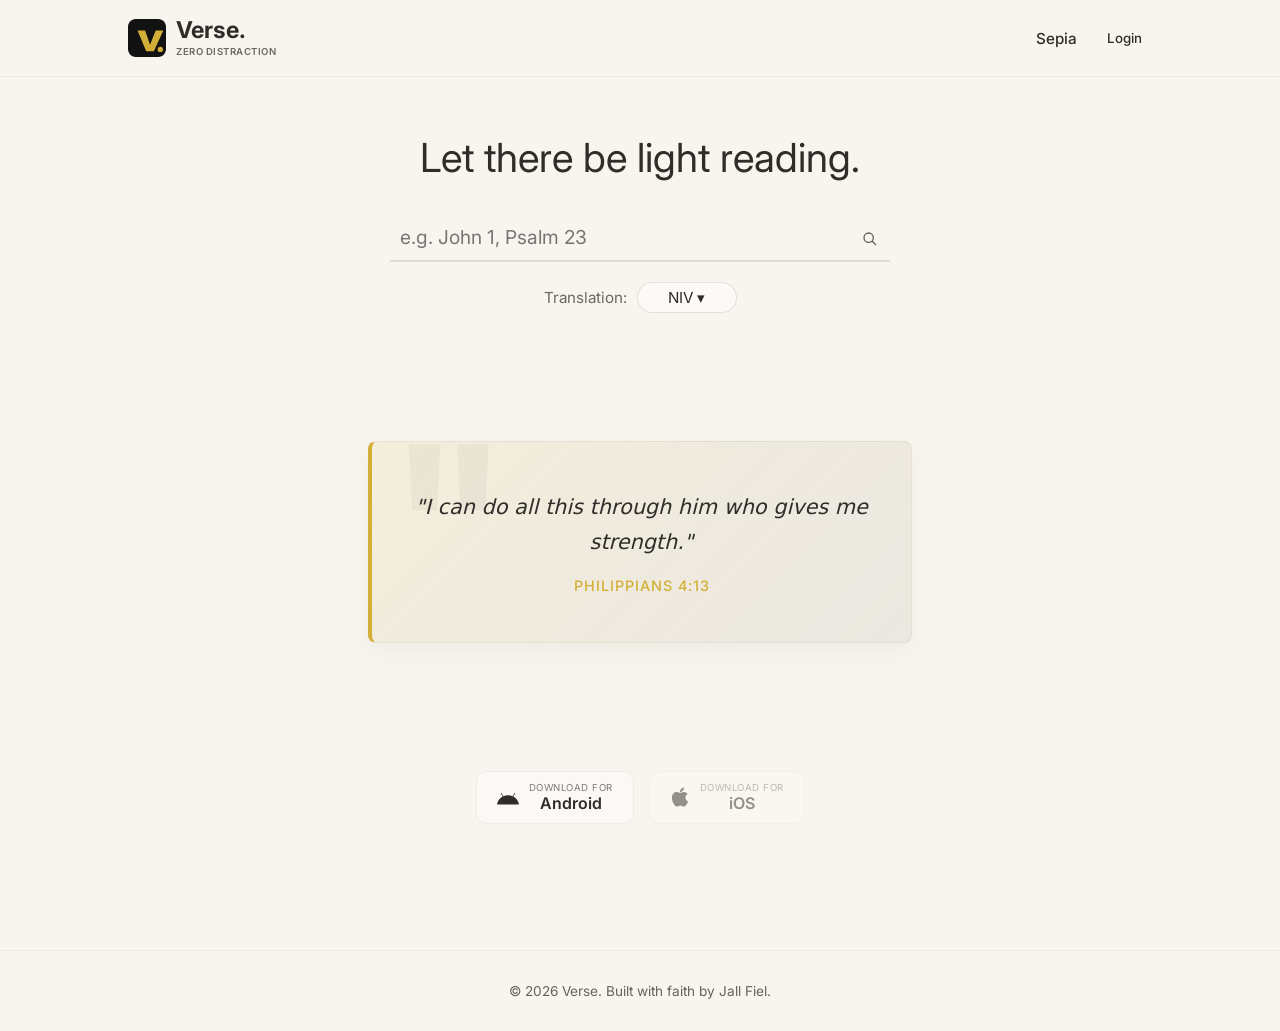
==== commit d17e9818: "There are a lot of fixes and addition. So tired now. Lol" ====
--- a/index.html
+++ b/index.html
@@ -47,11 +47,19 @@
                     </svg>
                 </button>
             </form>
-            <div style="margin-top: 20px; display: flex; justify-content: center; align-items: center; gap: 10px;">
+            <div style="margin-top: 20px; display: flex; justify-content: center; align-items: center; gap: 10px; margin-bottom: 2rem;">
                 <span style="font-family: var(--font-ui); font-size: 0.95rem; opacity: 0.7;">Translation:</span>
-                <div id="home-version-widget" style="cursor: pointer; padding: 5px 15px; border: 1px solid var(--input-border); border-radius: 22px; background: var(--input-bg); font-family: var(--font-ui); font-size: 0.95rem;">
+                <div id="home-version-widget"
+                    style="cursor: pointer; padding: 5px 15px; border: 1px solid var(--input-border); border-radius: 22px; background: var(--input-bg); font-family: var(--font-ui); font-size: 0.95rem;">
                     <span id="home-selected">NIV &#9662;</span>
                 </div>
+            </div>
+
+            <!-- CONTINUE READING -->
+            <div id="continue-reading-container" style="display: none;">
+                <a href="#" id="continue-reading-link">
+                    Continue Reading <span id="continue-reading-ref"></span>
+                </a>
             </div>
         </div>
 
--- a/style.css
+++ b/style.css
@@ -286,8 +286,10 @@
 
 .testament-grid {
     display: grid;
-    grid-template-columns: repeat(auto-fit, minmax(150px, 1fr));
+    grid-template-columns: repeat(auto-fit, minmax(200px, 1fr));
     gap: 15px;
+    max-width: 500px;
+    margin: 0 auto;
 }
 
 .testament-btn {
@@ -301,6 +303,11 @@
     font-size: 1.2rem;
     color: var(--text-color);
     transition: transform 0.2s, color 0.2s, background 0.2s, border-color 0.2s;
+    white-space: nowrap;
+    display: flex;
+    align-items: center;
+    justify-content: center;
+    min-height: 60px;
 }
 
 .testament-btn:hover {
@@ -769,9 +776,19 @@
     color: var(--accent);
 }
 
-/* Dropdown pane is replaced by modal */
+/* Dropdown pane style for popups like color picker */
 .dropdown-pane {
-    display: none !important;
+    display: none;
+    position: absolute;
+    z-index: 1000;
+    background: var(--bg-color);
+    border: 1px solid var(--border-color);
+    border-radius: 8px;
+    box-shadow: 0 4px 15px rgba(0, 0, 0, 0.15);
+}
+
+.dropdown-pane.open {
+    display: block;
 }
 
 /* Home Widget Seamless */
@@ -882,6 +899,37 @@
     transform: scale(1.02);
 }
 
+#continue-reading-container {
+    text-align: center;
+    margin-top: -1rem;
+}
+
+#continue-reading-link {
+    font-family: var(--font-ui);
+    font-size: 0.9rem;
+    color: var(--text-color);
+    text-decoration: underline;
+    text-decoration-color: rgba(0, 0, 0, 0.1);
+    text-underline-offset: 4px;
+    font-weight: 500;
+    transition: all 0.2s;
+    cursor: pointer;
+}
+
+#continue-reading-link:hover {
+    text-decoration-color: var(--accent);
+    text-decoration-thickness: 3px;
+    color: var(--text-color);
+}
+
+:root.theme-dark #continue-reading-link {
+    text-decoration-color: rgba(255, 255, 255, 0.1);
+}
+
+:root.theme-dark #continue-reading-link:hover {
+    text-decoration-color: var(--accent);
+}
+
 /* Footer */
 .app-footer {
     text-align: center;
@@ -984,7 +1032,7 @@
         text-align: right;
         flex: 0 0 70px;
         white-space: nowrap;
-        /*  overflow: hidden;
+        /* overflow: hidden;
         text-overflow: ellipsis; */
     }
 
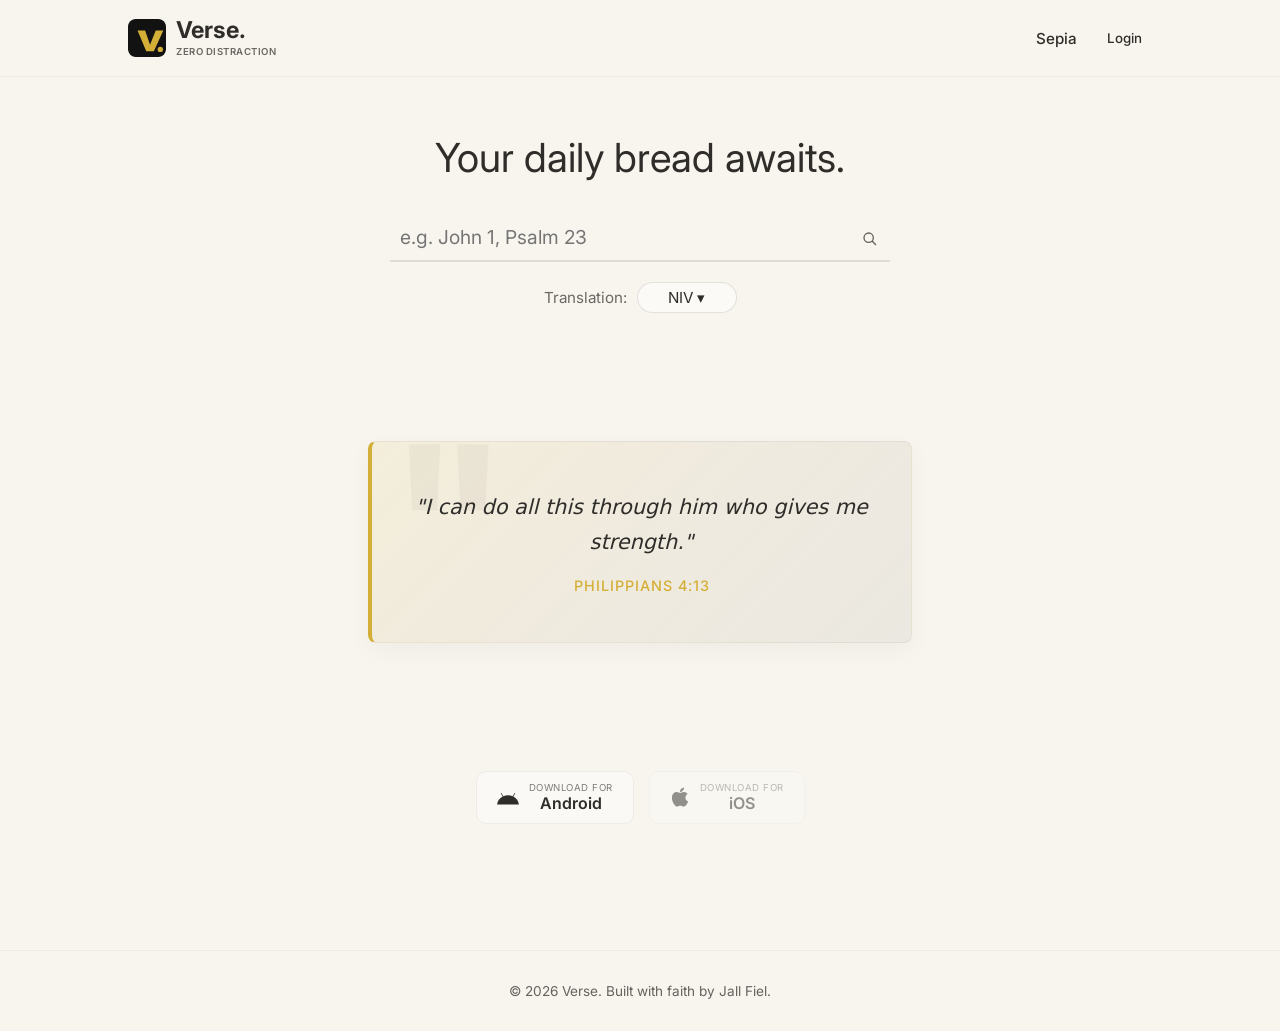
==== commit 30456aa3: "pushing it all once again." ====
--- a/index.html
+++ b/index.html
@@ -283,6 +283,257 @@
     </div>
 
     <script src="app.js"></script>
+	<script>
+// ---- VOTD VERSION FIX v2 ----
+(function() {
+  document.addEventListener('DOMContentLoaded', () => {
+
+    // ── CASE 1: LOGGED-IN USER ──
+    // app.js's checkAuth() updates currentVersion from the server but never
+    // re-calls loadVOTD(). We patch fetch() to detect when auth resolves
+    // with a version different from what VOTD already loaded with.
+
+    const _nativeFetch = window.fetch.bind(window);
+    let votdLoadedWithVersion = null;
+
+    // Track what version VOTD was first loaded with
+    const _origFetch = window.fetch;
+    window.fetch = function(url, opts) {
+      const result = _nativeFetch(url, opts);
+      const urlStr = typeof url === 'string' ? url : url?.url || '';
+
+      // When votd.php is called, record the version it was called with
+      if (urlStr.includes('votd.php')) {
+        const match = urlStr.match(/version=([^&]+)/);
+        if (match) votdLoadedWithVersion = decodeURIComponent(match[1]);
+      }
+
+      // When auth.php?action=me resolves, check if version differs
+      if (urlStr.includes('auth.php') && urlStr.includes('action=me')) {
+        result.then(res => res.clone().json()).then(data => {
+          if (data.authenticated && data.default_version &&
+              data.default_version !== votdLoadedWithVersion) {
+            // Auth returned a different version — reload VOTD with it
+            reloadVOTD(data.default_version);
+          }
+        }).catch(() => {});
+      }
+
+      return result;
+    };
+
+    // ── CASE 2: VERSION CHANGE ──
+    // app.js already calls loadVOTD() on version change, so we don't need to.
+    // But we track it so votdLoadedWithVersion stays current.
+    // (covered by the fetch patch above - votd.php calls update the tracker)
+
+    function reloadVOTD(version) {
+      const votdText = document.getElementById('votd-text');
+      const votdRef  = document.getElementById('votd-ref');
+      const votdBox  = document.getElementById('votd-box');
+      if (!votdText || !votdRef || !votdBox || !version) return;
+
+      _nativeFetch('votd.php?version=' + encodeURIComponent(version))
+        .then(r => r.json())
+        .then(data => {
+          if (data.error) return;
+          votdText.textContent = data.text;
+          votdRef.textContent  = data.ref;
+          votdBox.href = '#read=' + encodeURIComponent(data.search || data.ref) + '&v=' + version;
+          votdLoadedWithVersion = version;
+        })
+        .catch(() => {});
+    }
+
+  });
+})();
+	</script>
+	<script>
+// ---- BLACKOUT FEATURE v3 ----
+(function initBlackout() {
+  document.addEventListener('DOMContentLoaded', () => {
+
+    let blackoutEnabled = true;
+    let projectorWin = null;
+
+    // ── PATCH window.open to capture the projector popup reference ──
+    // app.js calls window.open('present.html', '_blank', ...) — we intercept it here.
+    const _nativeOpen = window.open.bind(window);
+    window.open = function(url, target, features) {
+      const win = _nativeOpen(url, target, features);
+      // Only track present.html popups that are NOT the preview iframe
+      if (url && url.includes('present.html') && (!url.includes('preview=true'))) {
+        projectorWin = win;
+        // Inject overlay into popup as soon as it finishes loading
+        if (win) {
+          const pollReady = setInterval(() => {
+            try {
+              if (win.closed) { clearInterval(pollReady); return; }
+              const doc = win.document;
+              if (doc && doc.readyState === 'complete' && doc.body) {
+                clearInterval(pollReady);
+                injectAndApply(doc, blackoutEnabled);
+              }
+            } catch(e) { /* cross-origin guard, won't happen on localhost */ }
+          }, 100);
+        }
+      }
+      return win;
+    };
+
+    // ── INJECT overlay div + message listener into a document ──
+    function injectAndApply(doc, enabled) {
+      if (!doc || !doc.body) return;
+
+      // Create overlay if not already there
+      if (!doc.getElementById('blackout-overlay')) {
+        const overlay = doc.createElement('div');
+        overlay.id = 'blackout-overlay';
+        overlay.style.cssText = [
+          'position:fixed', 'inset:0', 'background:#000',
+          'z-index:99999', 'pointer-events:none',
+          'transition:opacity 0.35s ease',
+          'opacity:1', 'display:block'
+        ].join(';');
+        doc.body.appendChild(overlay);
+      }
+
+      // Inject a script that listens to localStorage changes for ob_blackout
+      if (!doc.getElementById('blackout-ls-listener')) {
+        const s = doc.createElement('script');
+        s.id = 'blackout-ls-listener';
+        s.textContent = `
+          (function() {
+            function applyBlackout(val) {
+              var o = document.getElementById('blackout-overlay');
+              if (!o) return;
+              if (val === '1') {
+                o.style.display = 'block';
+                o.offsetHeight; // force reflow
+                o.style.opacity = '1';
+              } else {
+                o.style.opacity = '0';
+                setTimeout(function() {
+                  if (o.style.opacity === '0') o.style.display = 'none';
+                }, 380);
+              }
+            }
+            // React to real-time toggles
+            window.addEventListener('storage', function(e) {
+              if (e.key === 'ob_blackout') applyBlackout(e.newValue);
+            });
+            // Also react to postMessage (fallback)
+            window.addEventListener('message', function(e) {
+              if (e.data && e.data.type === 'setBlackout') {
+                applyBlackout(e.data.enabled ? '1' : '0');
+              }
+            });
+          })();
+        `;
+        doc.body.appendChild(s);
+      }
+
+      // Apply current state immediately
+      applyToDoc(doc, enabled);
+    }
+
+    // ── Apply blackout state to an already-injected doc ──
+    function applyToDoc(doc, enabled) {
+      const overlay = doc.getElementById('blackout-overlay');
+      if (!overlay) return;
+      if (enabled) {
+        overlay.style.display = 'block';
+        overlay.offsetHeight;
+        overlay.style.opacity = '1';
+      } else {
+        overlay.style.opacity = '0';
+        setTimeout(() => {
+          if (overlay.style.opacity === '0') overlay.style.display = 'none';
+        }, 380);
+      }
+    }
+
+    // ── Broadcast toggle to popup only (NOT the iframe/viewport) ──
+    function broadcast(enabled) {
+      localStorage.setItem('ob_blackout', enabled ? '1' : '0');
+
+      if (projectorWin && !projectorWin.closed) {
+        try {
+          // Direct DOM if same-origin
+          applyToDoc(projectorWin.document, enabled);
+        } catch(e) {}
+        // postMessage as fallback
+        projectorWin.postMessage({ type: 'setBlackout', enabled }, '*');
+      }
+    }
+
+    // ── INSERT THE UI ROW ──
+    function insertBlackoutRow() {
+      const modalContent = document.querySelector('#presenter-modal .modal-content');
+      if (!modalContent || document.getElementById('blackout-row')) return false;
+      const displayRow = modalContent.children[2];
+      if (!displayRow) return false;
+
+      const row = document.createElement('div');
+      row.id = 'blackout-row';
+      row.className = 'hide-when-min';
+      row.style.cssText = 'display:flex; align-items:center; justify-content:space-between; margin-bottom:20px;';
+      row.innerHTML = `
+        <label style="font-family:var(--font-ui); font-size:0.9rem; opacity:0.8; display:block; margin-bottom:10px;">
+          Blackout <span style="font-size: 0.75rem; opacity: 0.6;">(Hide content on projector)</span>
+        </label>
+        <button id="blackout-toggle-btn"
+          style="background:#111; color:#fff; border:2px solid #555; border-radius:8px;
+                 width:42px; height:44px; cursor:pointer; font-size:18px;
+                 display:flex; align-items:center; justify-content:center;
+                 transition:background 0.2s, border-color 0.2s, box-shadow 0.2s;
+                 box-shadow:0 0 0 3px rgba(186,168,126,0.6);">
+          ⬛
+        </button>
+      `;
+      displayRow.insertAdjacentElement('afterend', row);
+
+      const btn = document.getElementById('blackout-toggle-btn');
+
+      function refreshBtn() {
+        if (blackoutEnabled) {
+          btn.innerHTML = '⬛';
+          btn.title = 'Blackout ON — click to show content on projector';
+          btn.style.background = '#111';
+          btn.style.borderColor = '#555';
+          btn.style.boxShadow = '0 0 0 3px rgba(186,168,126,0.6)';
+          btn.style.color = '#fff';
+        } else {
+          btn.innerHTML = '🖥️';
+          btn.title = 'Blackout OFF — projector is showing content';
+          btn.style.background = 'rgba(186,168,126,0.15)';
+          btn.style.borderColor = 'rgba(186,168,126,0.8)';
+          btn.style.boxShadow = 'none';
+          btn.style.color = '#baa87e';
+        }
+      }
+
+      btn.addEventListener('click', () => {
+        blackoutEnabled = !blackoutEnabled;
+        refreshBtn();
+        broadcast(blackoutEnabled);
+      });
+
+      refreshBtn();
+      // Set initial storage state
+      localStorage.setItem('ob_blackout', '1');
+      return true;
+    }
+
+    const insertTimer = setInterval(() => {
+      if (insertBlackoutRow()) clearInterval(insertTimer);
+    }, 100);
+
+  });
+})();
+	</script>
 </body>
 
-</html>+</html>
+<!-- Refresh commit: 20260330-1928 -->
+ 
--- a/style.css
+++ b/style.css
@@ -1056,4 +1056,6 @@
 
 .hidden {
     display: none !important;
-}+}
+/* Refresh commit: 20260330-1928 */
+ 
